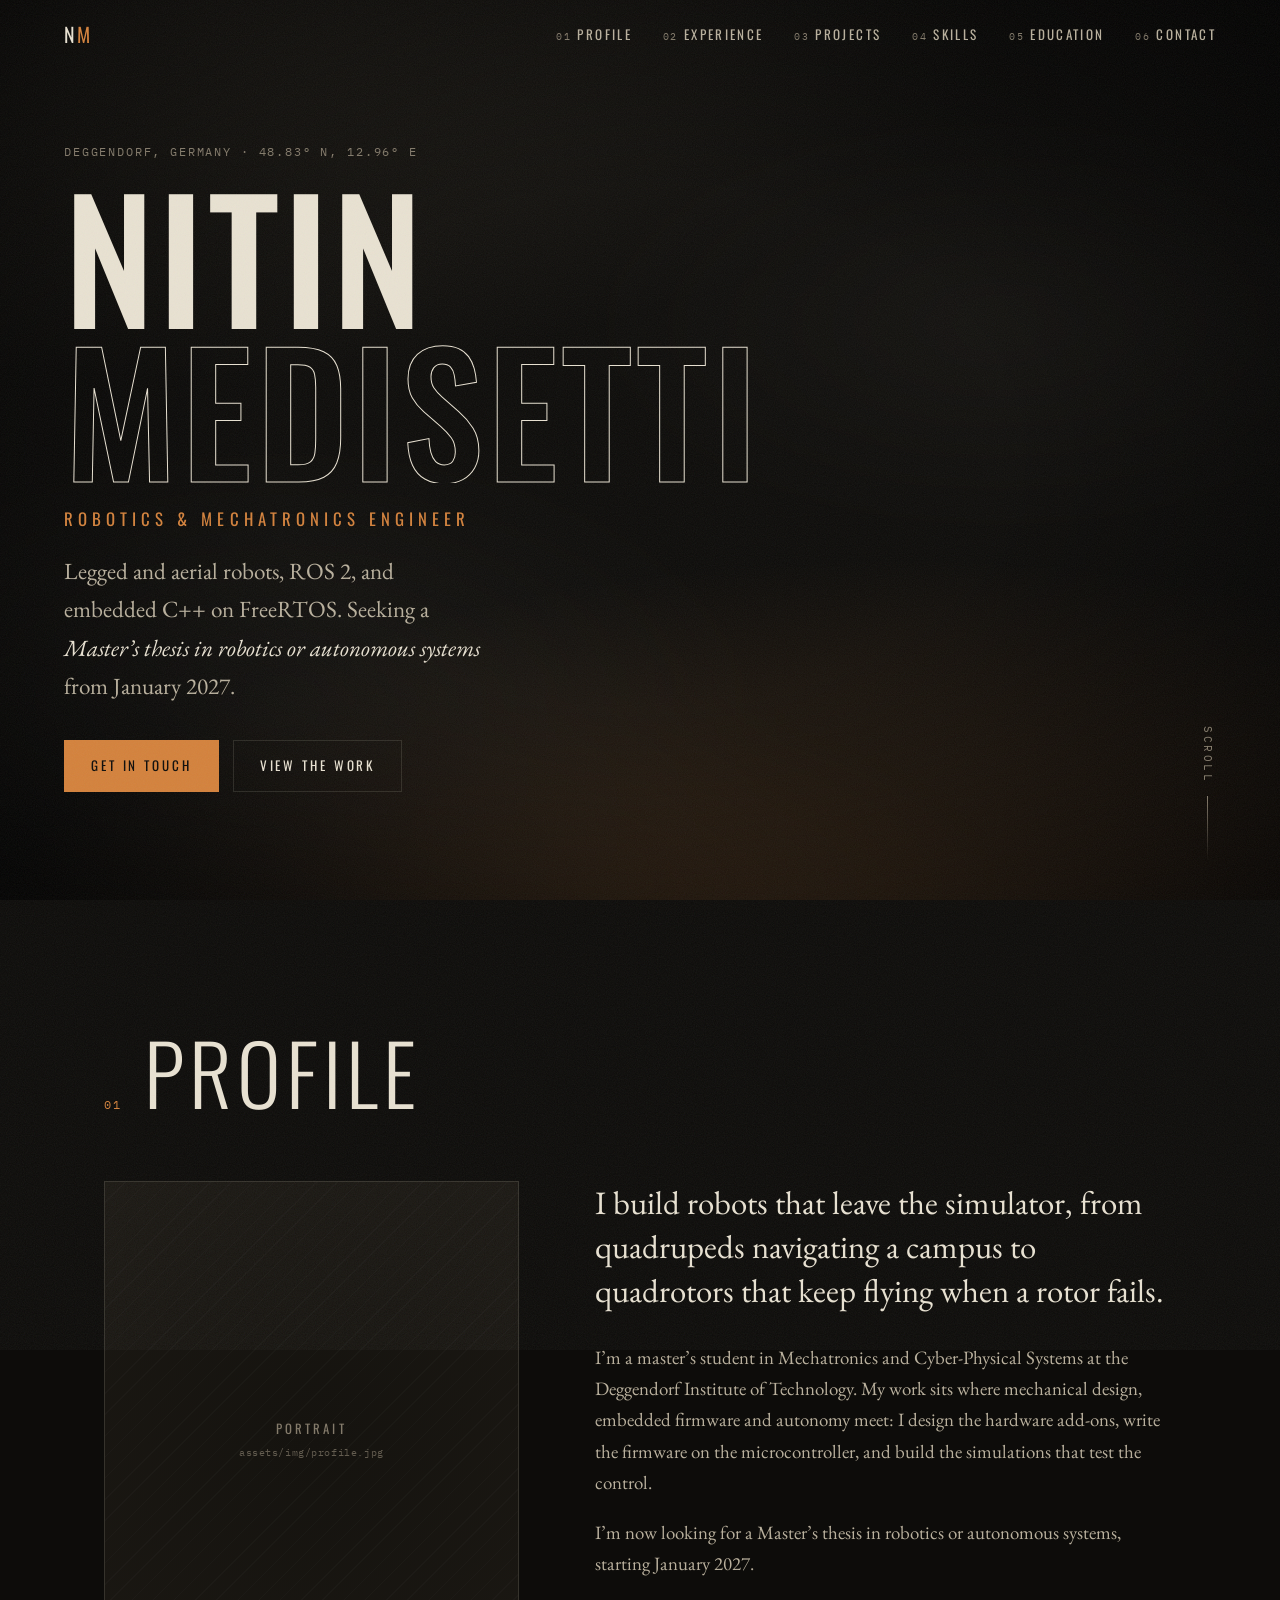
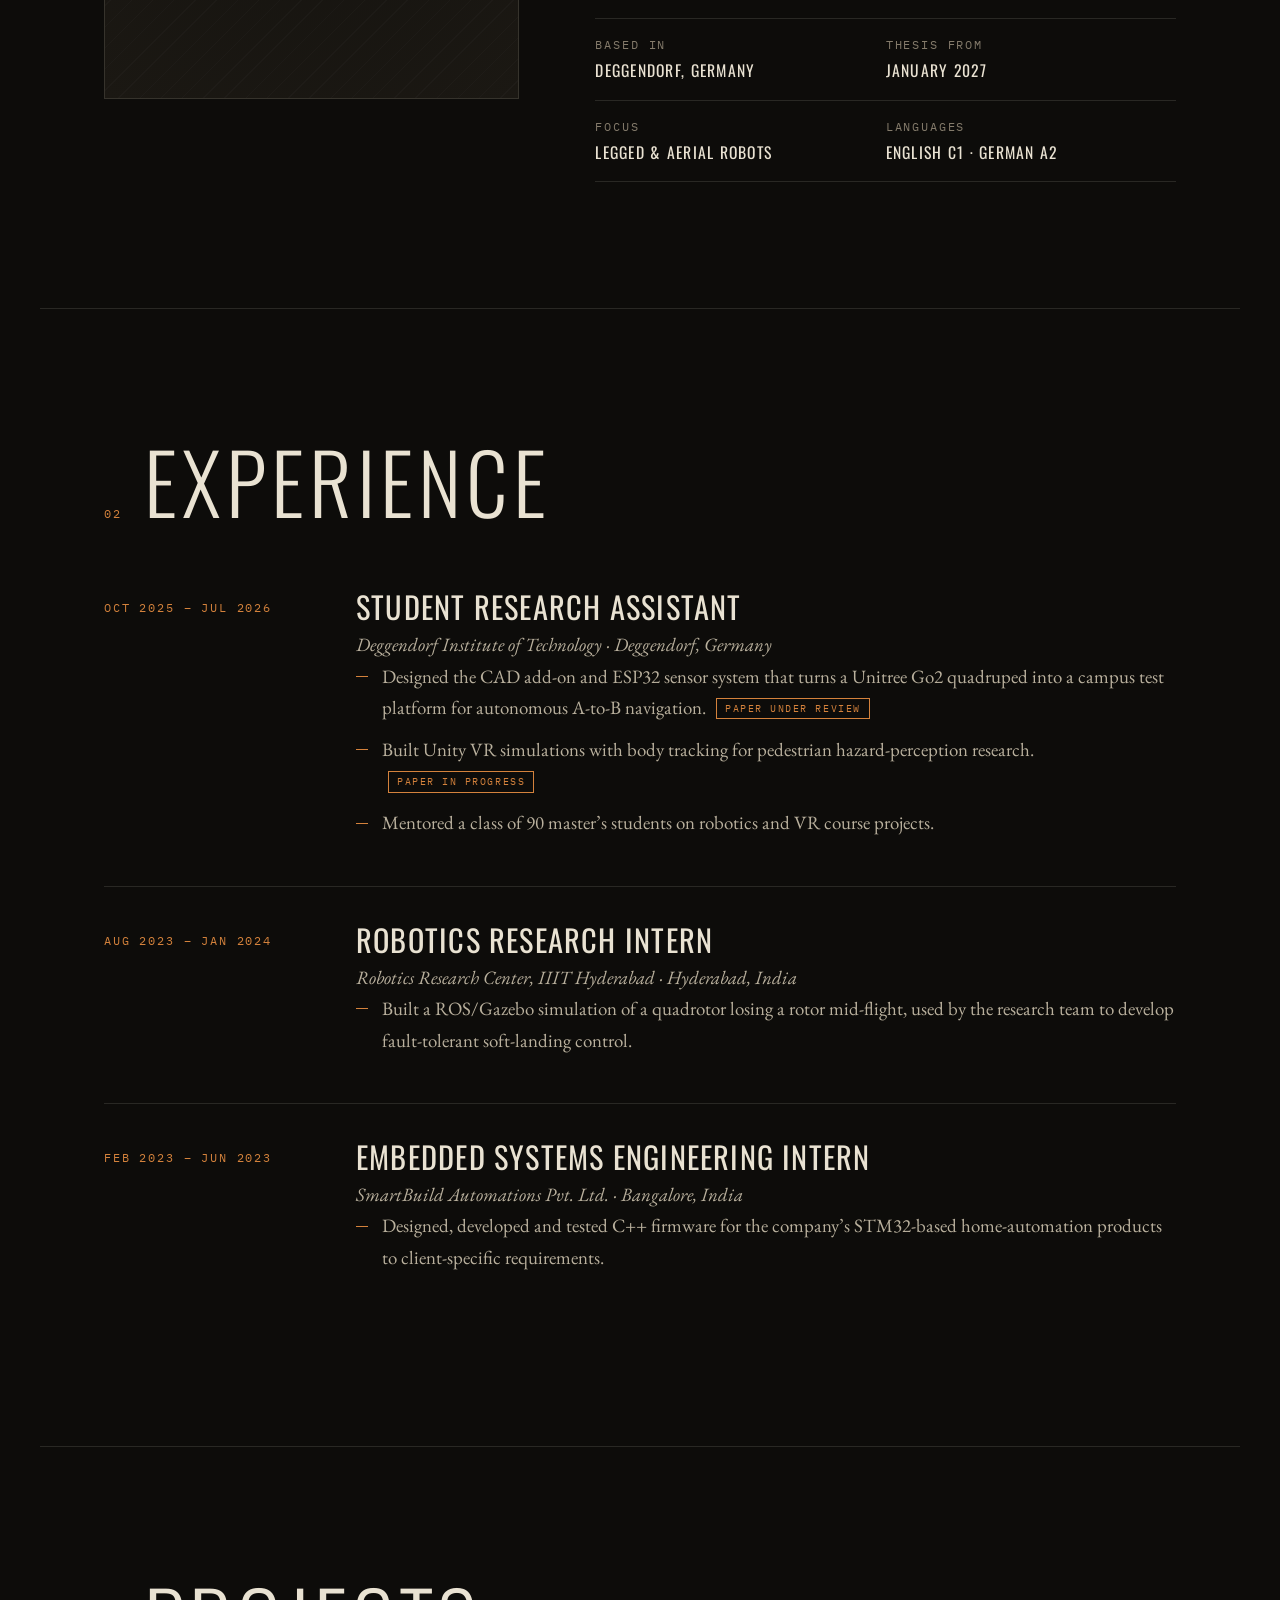
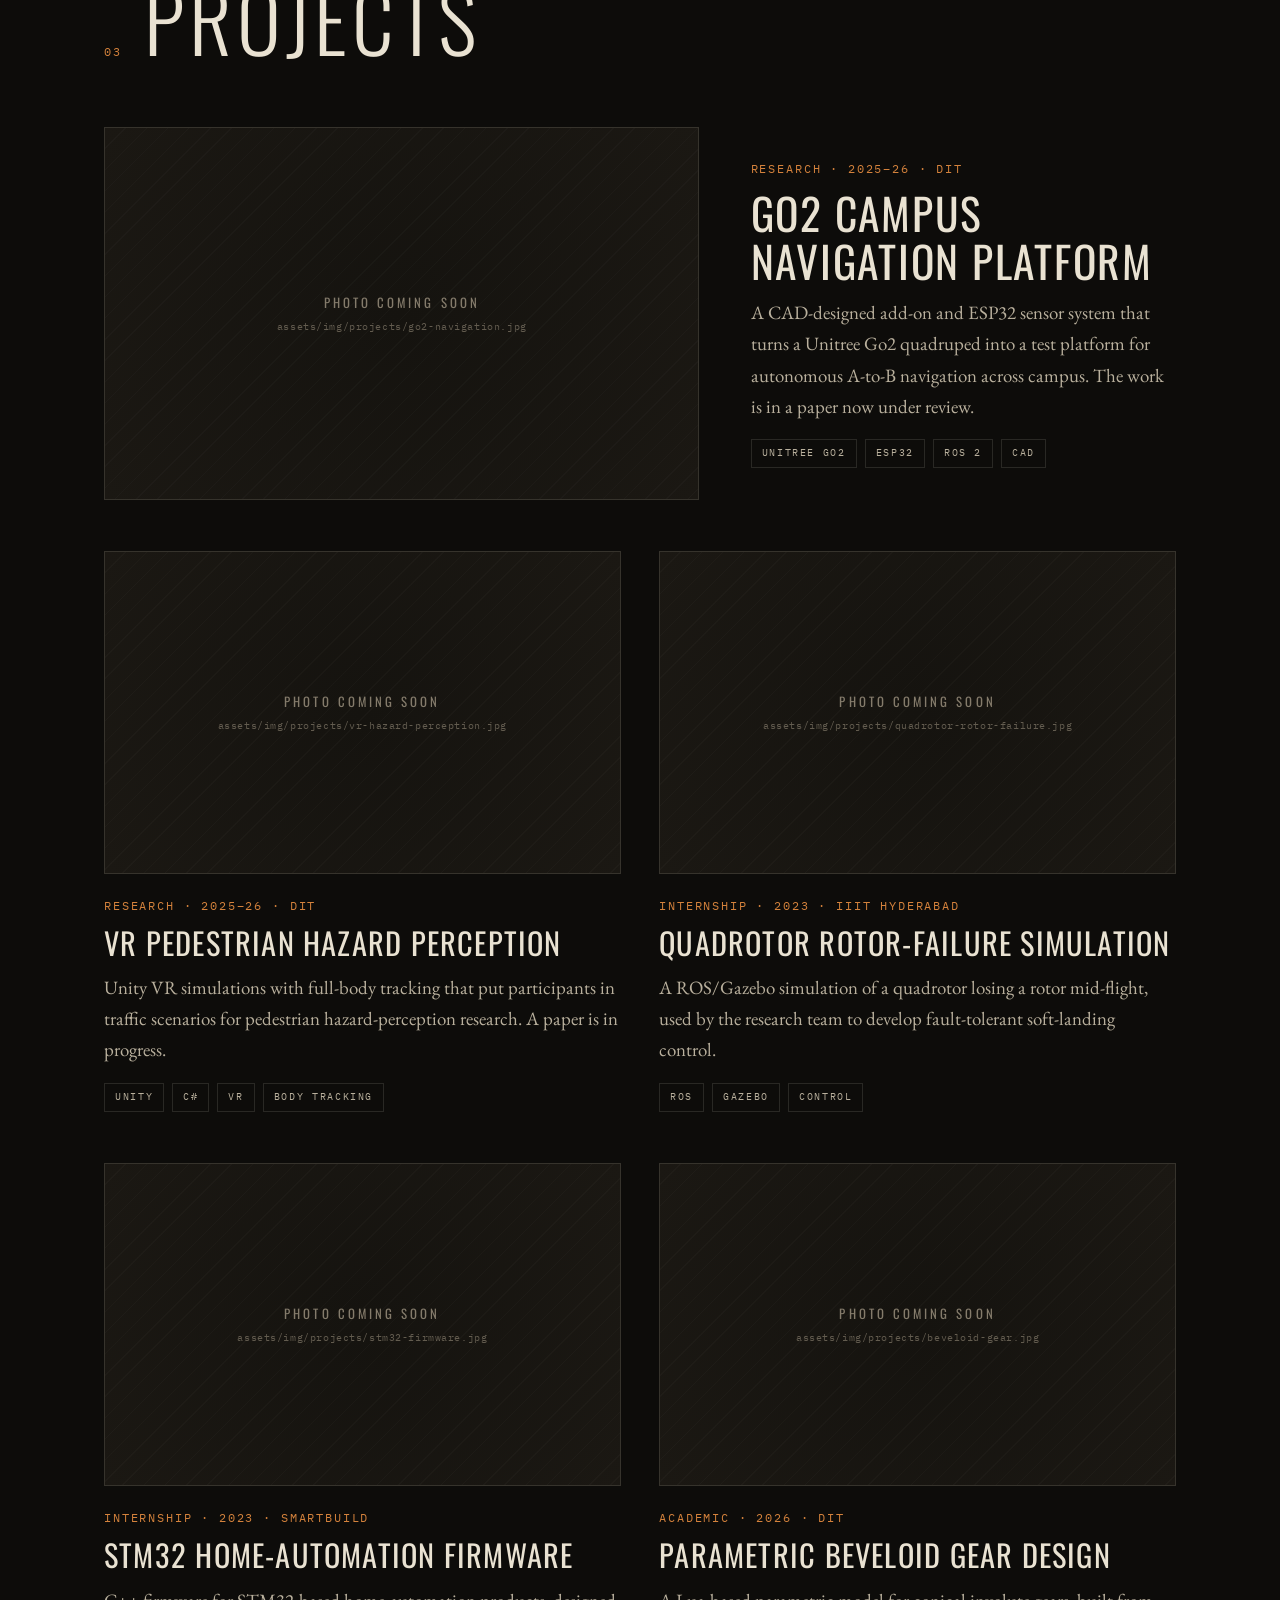
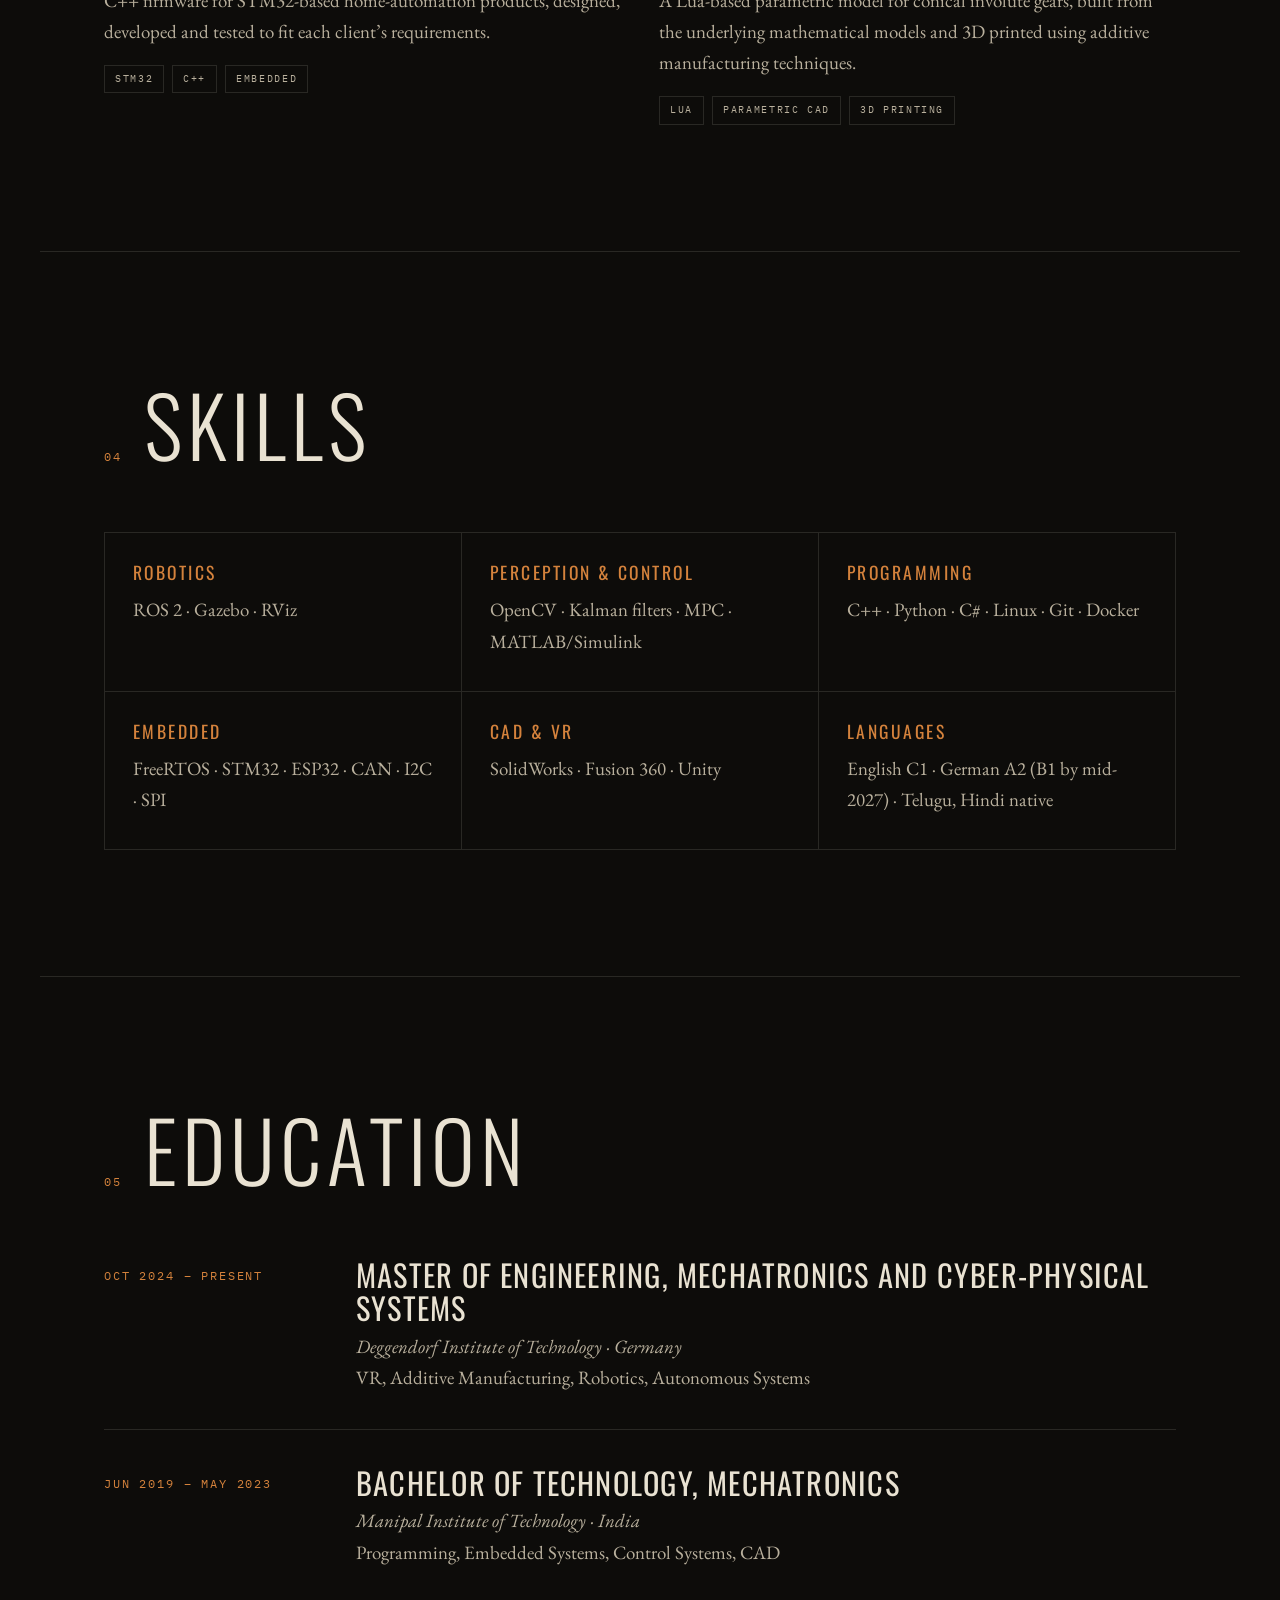
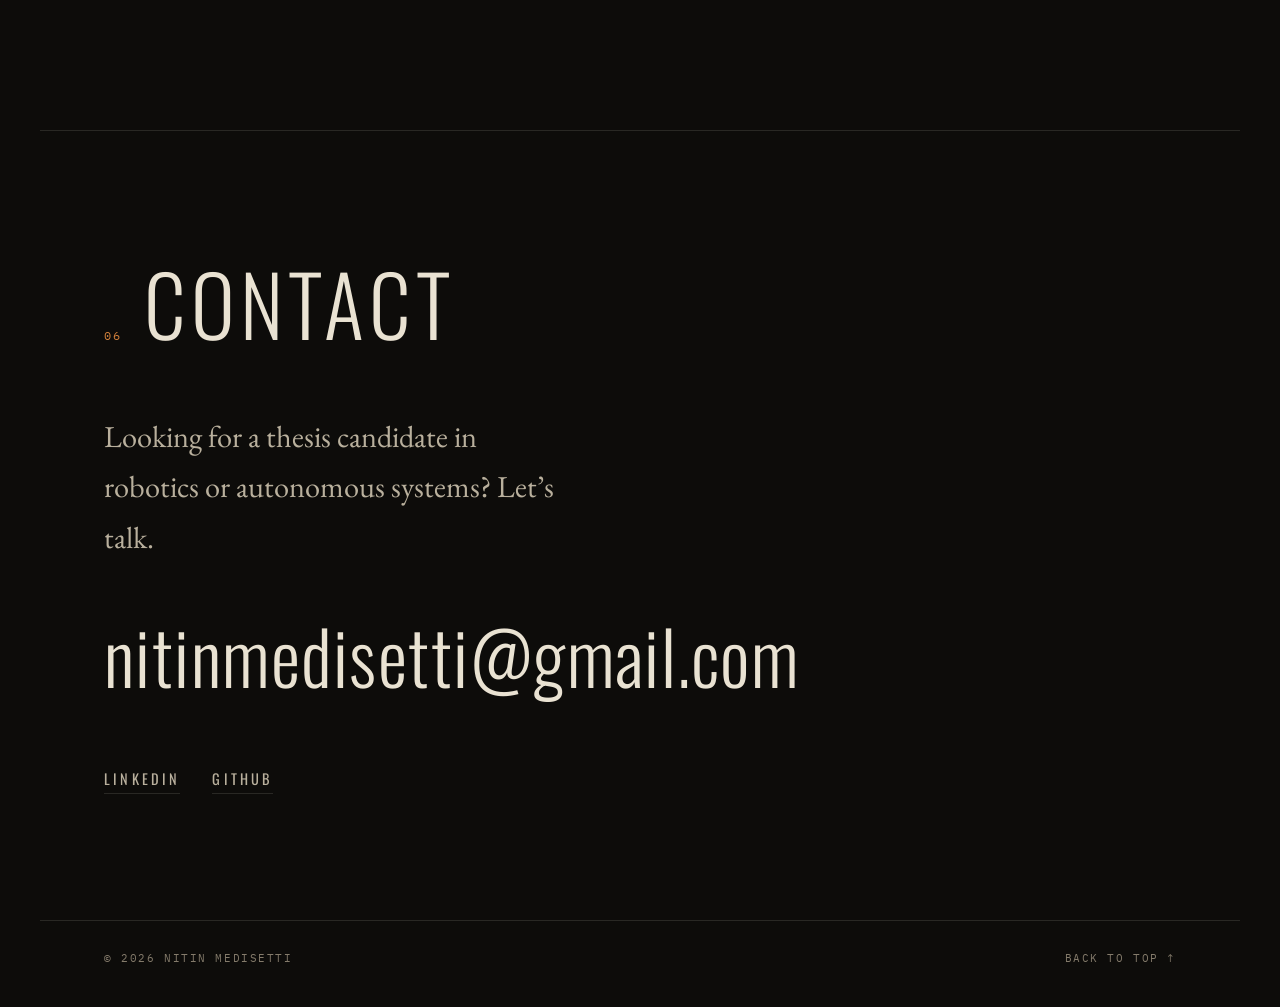
==== index.html @ 871bcb01 "Build portfolio site Single-page portfolio in plain HTML/CSS/JS for GitHub Pages: profile, experienc" ====
<!doctype html>
<html lang="en">
<head>
  <meta charset="utf-8">
  <meta name="viewport" content="width=device-width, initial-scale=1">
  <title>Nitin Medisetti | Robotics &amp; Mechatronics</title>
  <meta name="description" content="Nitin Medisetti, Mechatronics master's student at Deggendorf Institute of Technology, working on legged and aerial robots, ROS 2 and embedded C++. Seeking a Master's thesis in robotics or autonomous systems from January 2027.">
  <meta name="theme-color" content="#0d0c0a">
  <meta property="og:title" content="Nitin Medisetti | Robotics &amp; Mechatronics">
  <meta property="og:description" content="Mechatronics master's student seeking a Master's thesis in robotics or autonomous systems from January 2027.">
  <meta property="og:type" content="website">
  <meta property="og:url" content="https://nitinmedisetti.github.io/">
  <link rel="icon" href="assets/img/favicon.svg" type="image/svg+xml">
  <link rel="preconnect" href="https://fonts.googleapis.com">
  <link rel="preconnect" href="https://fonts.gstatic.com" crossorigin>
  <link href="https://fonts.googleapis.com/css2?family=Oswald:wght@300;400;500;600&family=EB+Garamond:ital,wght@0,400;0,500;1,400&family=IBM+Plex+Mono:wght@400;500&display=swap" rel="stylesheet">
  <link rel="stylesheet" href="assets/css/style.css">
</head>
<body>
  <a class="skip" href="#main">Skip to content</a>

  <header class="nav" id="nav">
    <a class="nav__mark" href="#top" aria-label="Back to top">N<span>M</span></a>
    <button class="nav__toggle" id="navToggle" aria-expanded="false" aria-controls="navLinks" aria-label="Open menu">
      <span></span><span></span>
    </button>
    <nav class="nav__links" id="navLinks" aria-label="Sections">
      <a href="#profile"><i>01</i>Profile</a>
      <a href="#experience"><i>02</i>Experience</a>
      <a href="#projects"><i>03</i>Projects</a>
      <a href="#skills"><i>04</i>Skills</a>
      <a href="#education"><i>05</i>Education</a>
      <a href="#contact"><i>06</i>Contact</a>
    </nav>
  </header>

  <div class="grain" aria-hidden="true"></div>

  <section class="hero" id="top">
    <div class="hero__smoke" aria-hidden="true"></div>
    <div class="hero__inner">
      <p class="label reveal">Deggendorf, Germany &middot; 48.83&deg; N, 12.96&deg; E</p>
      <h1 class="hero__name">
        <span class="line"><span>Nitin</span></span>
        <span class="line"><span>Medisetti</span></span>
      </h1>
      <p class="hero__role reveal">Robotics &amp; Mechatronics Engineer</p>
      <p class="hero__lede reveal">Legged and aerial robots, ROS&nbsp;2, and embedded C++ on FreeRTOS.
        Seeking a <em>Master&rsquo;s thesis in robotics or autonomous systems</em> from January&nbsp;2027.</p>
      <div class="hero__cta reveal">
        <a class="btn btn--solid" href="#contact">Get in touch</a>
        <a class="btn" href="#projects">View the work</a>
      </div>
    </div>
    <a class="hero__scroll" href="#profile" aria-label="Scroll to profile"><span>Scroll</span></a>
  </section>

  <main id="main">

    <!-- 01 PROFILE -->
    <section class="chapter" id="profile">
      <header class="chapter__head reveal">
        <span class="chapter__no">01</span>
        <h2>Profile</h2>
      </header>
      <div class="profile">
        <figure class="profile__photo reveal">
          <div class="media" data-src="assets/img/profile.jpg" data-alt="Portrait of Nitin Medisetti">
            <span class="media__placeholder">Portrait<br><small>assets/img/profile.jpg</small></span>
          </div>
        </figure>
        <div class="profile__text">
          <p class="big reveal">I build robots that leave the simulator, from quadrupeds navigating a campus to quadrotors that keep flying when a rotor fails.</p>
          <p class="reveal">I&rsquo;m a master&rsquo;s student in Mechatronics and Cyber-Physical Systems at the Deggendorf Institute of Technology. My work sits where mechanical design, embedded firmware and autonomy meet: I design the hardware add-ons, write the firmware on the microcontroller, and build the simulations that test the control.</p>
          <p class="reveal">I&rsquo;m now looking for a Master&rsquo;s thesis in robotics or autonomous systems, starting January 2027.</p>
          <dl class="facts reveal">
            <div><dt>Based in</dt><dd>Deggendorf, Germany</dd></div>
            <div><dt>Thesis from</dt><dd>January 2027</dd></div>
            <div><dt>Focus</dt><dd>Legged &amp; aerial robots</dd></div>
            <div><dt>Languages</dt><dd>English C1 &middot; German A2</dd></div>
          </dl>
        </div>
      </div>
    </section>

    <!-- 02 EXPERIENCE -->
    <section class="chapter" id="experience">
      <header class="chapter__head reveal">
        <span class="chapter__no">02</span>
        <h2>Experience</h2>
      </header>
      <ol class="timeline">
        <li class="entry reveal">
          <div class="entry__when">Oct 2025 &ndash; Jul 2026</div>
          <div class="entry__body">
            <h3>Student Research Assistant</h3>
            <p class="entry__where">Deggendorf Institute of Technology &middot; Deggendorf, Germany</p>
            <ul>
              <li>Designed the CAD add-on and ESP32 sensor system that turns a Unitree Go2 quadruped into a campus test platform for autonomous A-to-B navigation. <span class="tag">Paper under review</span></li>
              <li>Built Unity VR simulations with body tracking for pedestrian hazard-perception research. <span class="tag">Paper in progress</span></li>
              <li>Mentored a class of 90 master&rsquo;s students on robotics and VR course projects.</li>
            </ul>
          </div>
        </li>
        <li class="entry reveal">
          <div class="entry__when">Aug 2023 &ndash; Jan 2024</div>
          <div class="entry__body">
            <h3>Robotics Research Intern</h3>
            <p class="entry__where">Robotics Research Center, IIIT Hyderabad &middot; Hyderabad, India</p>
            <ul>
              <li>Built a ROS/Gazebo simulation of a quadrotor losing a rotor mid-flight, used by the research team to develop fault-tolerant soft-landing control.</li>
            </ul>
          </div>
        </li>
        <li class="entry reveal">
          <div class="entry__when">Feb 2023 &ndash; Jun 2023</div>
          <div class="entry__body">
            <h3>Embedded Systems Engineering Intern</h3>
            <p class="entry__where">SmartBuild Automations Pvt. Ltd. &middot; Bangalore, India</p>
            <ul>
              <li>Designed, developed and tested C++ firmware for the company&rsquo;s STM32-based home-automation products to client-specific requirements.</li>
            </ul>
          </div>
        </li>
      </ol>
    </section>

    <!-- 03 PROJECTS -->
    <section class="chapter" id="projects">
      <header class="chapter__head reveal">
        <span class="chapter__no">03</span>
        <h2>Projects</h2>
      </header>

      <div class="projects">
        <article class="project project--wide reveal">
          <div class="media" data-src="assets/img/projects/go2-navigation.jpg" data-alt="Unitree Go2 quadruped with custom sensor add-on">
            <span class="media__placeholder">Photo coming soon<br><small>assets/img/projects/go2-navigation.jpg</small></span>
          </div>
          <div class="project__body">
            <p class="label">Research &middot; 2025&ndash;26 &middot; DIT</p>
            <h3>Go2 Campus Navigation Platform</h3>
            <p>A CAD-designed add-on and ESP32 sensor system that turns a Unitree Go2 quadruped into a test platform for autonomous A-to-B navigation across campus. The work is in a paper now under review.</p>
            <ul class="chips"><li>Unitree Go2</li><li>ESP32</li><li>ROS 2</li><li>CAD</li></ul>
          </div>
        </article>

        <article class="project reveal">
          <div class="media" data-src="assets/img/projects/vr-hazard-perception.jpg" data-alt="Unity VR pedestrian hazard-perception simulation">
            <span class="media__placeholder">Photo coming soon<br><small>assets/img/projects/vr-hazard-perception.jpg</small></span>
          </div>
          <div class="project__body">
            <p class="label">Research &middot; 2025&ndash;26 &middot; DIT</p>
            <h3>VR Pedestrian Hazard Perception</h3>
            <p>Unity VR simulations with full-body tracking that put participants in traffic scenarios for pedestrian hazard-perception research. A paper is in progress.</p>
            <ul class="chips"><li>Unity</li><li>C#</li><li>VR</li><li>Body tracking</li></ul>
          </div>
        </article>

        <article class="project reveal">
          <div class="media" data-src="assets/img/projects/quadrotor-rotor-failure.jpg" data-alt="Gazebo simulation of a quadrotor after a rotor failure">
            <span class="media__placeholder">Photo coming soon<br><small>assets/img/projects/quadrotor-rotor-failure.jpg</small></span>
          </div>
          <div class="project__body">
            <p class="label">Internship &middot; 2023 &middot; IIIT Hyderabad</p>
            <h3>Quadrotor Rotor-Failure Simulation</h3>
            <p>A ROS/Gazebo simulation of a quadrotor losing a rotor mid-flight, used by the research team to develop fault-tolerant soft-landing control.</p>
            <ul class="chips"><li>ROS</li><li>Gazebo</li><li>Control</li></ul>
          </div>
        </article>

        <article class="project reveal">
          <div class="media" data-src="assets/img/projects/stm32-firmware.jpg" data-alt="STM32 home-automation hardware">
            <span class="media__placeholder">Photo coming soon<br><small>assets/img/projects/stm32-firmware.jpg</small></span>
          </div>
          <div class="project__body">
            <p class="label">Internship &middot; 2023 &middot; SmartBuild</p>
            <h3>STM32 Home-Automation Firmware</h3>
            <p>C++ firmware for STM32-based home-automation products, designed, developed and tested to fit each client&rsquo;s requirements.</p>
            <ul class="chips"><li>STM32</li><li>C++</li><li>Embedded</li></ul>
          </div>
        </article>

        <article class="project reveal">
          <div class="media" data-src="assets/img/projects/beveloid-gear.jpg" data-alt="3D-printed parametric beveloid gear">
            <span class="media__placeholder">Photo coming soon<br><small>assets/img/projects/beveloid-gear.jpg</small></span>
          </div>
          <div class="project__body">
            <p class="label">Academic &middot; 2026 &middot; DIT</p>
            <h3>Parametric Beveloid Gear Design</h3>
            <p>A Lua-based parametric model for conical involute gears, built from the underlying mathematical models and 3D printed using additive manufacturing techniques.</p>
            <ul class="chips"><li>Lua</li><li>Parametric CAD</li><li>3D printing</li></ul>
          </div>
        </article>
      </div>
    </section>

    <!-- 04 SKILLS -->
    <section class="chapter" id="skills">
      <header class="chapter__head reveal">
        <span class="chapter__no">04</span>
        <h2>Skills</h2>
      </header>
      <div class="skills">
        <div class="skill reveal"><h3>Robotics</h3><p>ROS 2 &middot; Gazebo &middot; RViz</p></div>
        <div class="skill reveal"><h3>Perception &amp; Control</h3><p>OpenCV &middot; Kalman filters &middot; MPC &middot; MATLAB/Simulink</p></div>
        <div class="skill reveal"><h3>Programming</h3><p>C++ &middot; Python &middot; C# &middot; Linux &middot; Git &middot; Docker</p></div>
        <div class="skill reveal"><h3>Embedded</h3><p>FreeRTOS &middot; STM32 &middot; ESP32 &middot; CAN &middot; I2C &middot; SPI</p></div>
        <div class="skill reveal"><h3>CAD &amp; VR</h3><p>SolidWorks &middot; Fusion 360 &middot; Unity</p></div>
        <div class="skill reveal"><h3>Languages</h3><p>English C1 &middot; German A2 (B1 by mid-2027) &middot; Telugu, Hindi native</p></div>
      </div>
    </section>

    <!-- 05 EDUCATION -->
    <section class="chapter" id="education">
      <header class="chapter__head reveal">
        <span class="chapter__no">05</span>
        <h2>Education</h2>
      </header>
      <ol class="timeline">
        <li class="entry reveal">
          <div class="entry__when">Oct 2024 &ndash; Present</div>
          <div class="entry__body">
            <h3>Master of Engineering, Mechatronics and Cyber-Physical Systems</h3>
            <p class="entry__where">Deggendorf Institute of Technology &middot; Germany</p>
            <p>VR, Additive Manufacturing, Robotics, Autonomous Systems</p>
          </div>
        </li>
        <li class="entry reveal">
          <div class="entry__when">Jun 2019 &ndash; May 2023</div>
          <div class="entry__body">
            <h3>Bachelor of Technology, Mechatronics</h3>
            <p class="entry__where">Manipal Institute of Technology &middot; India</p>
            <p>Programming, Embedded Systems, Control Systems, CAD</p>
          </div>
        </li>
      </ol>
    </section>

    <!-- 06 CONTACT -->
    <section class="chapter contact" id="contact">
      <header class="chapter__head reveal">
        <span class="chapter__no">06</span>
        <h2>Contact</h2>
      </header>
      <p class="contact__line reveal">Looking for a thesis candidate in robotics or autonomous systems? Let&rsquo;s talk.</p>
      <a class="contact__mail reveal" href="mailto:nitinmedisetti@gmail.com">nitinmedisetti@gmail.com</a>
      <ul class="contact__links reveal">
        <li><a href="https://www.linkedin.com/in/nitin-medisetti" target="_blank" rel="noopener">LinkedIn</a></li>
        <li><a href="https://github.com/NitinMedisetti" target="_blank" rel="noopener">GitHub</a></li>
      </ul>
    </section>
  </main>

  <footer class="footer">
    <span>&copy; <span id="year">2026</span> Nitin Medisetti</span>
    <a href="#top">Back to top &uarr;</a>
  </footer>

  <script src="assets/js/main.js" defer></script>
</body>
</html>
---- assets/css/style.css ----
/* ---------- Tokens ---------- */
:root {
  --bg: #0d0c0a;
  --bg-2: #15130f;
  --surface: #1b1813;
  --ink: #e9e2d2;
  --ink-2: #b9b09d;
  --muted: #847b6b;
  --line: rgba(233, 226, 210, 0.13);
  --accent: #d4823c;
  --accent-soft: rgba(212, 130, 60, 0.14);

  --display: "Oswald", "Arial Narrow", sans-serif;
  --serif: "EB Garamond", Georgia, serif;
  --mono: "IBM Plex Mono", ui-monospace, monospace;

  --gutter: clamp(16px, 5vw, 72px);
  --max: 1200px;
  --ease: cubic-bezier(0.22, 0.61, 0.36, 1);
}

/* ---------- Base ---------- */
*, *::before, *::after { box-sizing: border-box; }
html { scroll-behavior: smooth; scroll-padding-top: 72px; }
body {
  margin: 0;
  background: var(--bg);
  color: var(--ink);
  font: 400 1.18rem/1.65 var(--serif);
  -webkit-font-smoothing: antialiased;
  overflow-x: hidden;
}
img { max-width: 100%; display: block; }
a { color: inherit; }
::selection { background: var(--accent); color: var(--bg); }
h1, h2, h3 { font-family: var(--display); font-weight: 400; text-transform: uppercase; letter-spacing: 0.04em; line-height: 1.1; margin: 0; }
em { color: var(--ink); font-style: italic; }

.skip { position: absolute; left: -999px; top: 8px; background: var(--accent); color: var(--bg); padding: 8px 14px; z-index: 100; }
.skip:focus { left: 8px; }

.label, .chapter__no, .entry__when, .tag, .chips li, .facts dt, .nav__links i {
  font-family: var(--mono);
  font-size: 0.72rem;
  letter-spacing: 0.16em;
  text-transform: uppercase;
}
.label { color: var(--muted); margin: 0 0 1rem; }

:focus-visible { outline: 1px solid var(--accent); outline-offset: 4px; }

/* Film grain overlay */
.grain {
  position: fixed; inset: -50%;
  pointer-events: none; z-index: 60;
  opacity: 0.07;
  background-image: url("data:image/svg+xml;utf8,<svg xmlns='http://www.w3.org/2000/svg' width='220' height='220'><filter id='n'><feTurbulence type='fractalNoise' baseFrequency='0.9' numOctaves='3' stitchTiles='stitch'/></filter><rect width='100%' height='100%' filter='url(%23n)'/></svg>");
  animation: grain 1.2s steps(6) infinite;
}
@keyframes grain {
  0% { transform: translate(0, 0); } 20% { transform: translate(-3%, 2%); }
  40% { transform: translate(2%, -3%); } 60% { transform: translate(-2%, -1%); }
  80% { transform: translate(3%, 3%); } 100% { transform: translate(0, 0); }
}

/* ---------- Nav ---------- */
.nav {
  position: fixed; top: 0; left: 0; right: 0; z-index: 50;
  display: flex; align-items: center; justify-content: space-between;
  padding: 18px var(--gutter);
  transition: background 0.4s var(--ease), padding 0.4s var(--ease), border-color 0.4s;
  border-bottom: 1px solid transparent;
}
.nav.is-scrolled { background: rgba(13, 12, 10, 0.86); backdrop-filter: blur(8px); -webkit-backdrop-filter: blur(8px); padding-top: 12px; padding-bottom: 12px; border-color: var(--line); }
.nav__mark { font-family: var(--display); font-size: 1.25rem; letter-spacing: 0.12em; text-decoration: none; }
.nav__mark span { color: var(--accent); }
.nav__links { display: flex; gap: clamp(16px, 2.4vw, 36px); }
.nav__links a {
  font-family: var(--display); font-size: 0.82rem; letter-spacing: 0.18em; text-transform: uppercase;
  text-decoration: none; color: var(--ink-2); position: relative; padding: 4px 0;
  transition: color 0.3s;
}
.nav__links i { font-style: normal; color: var(--muted); margin-right: 6px; font-size: 0.62rem; }
.nav__links a::after { content: ""; position: absolute; left: 0; right: 100%; bottom: -2px; height: 1px; background: var(--accent); transition: right 0.4s var(--ease); }
.nav__links a:hover, .nav__links a.is-active { color: var(--ink); }
.nav__links a:hover::after, .nav__links a.is-active::after { right: 0; }
.nav__toggle { display: none; }

/* ---------- Hero ---------- */
.hero {
  position: relative; min-height: 100vh; min-height: 100svh;
  display: flex; align-items: flex-end;
  padding: 120px var(--gutter) clamp(72px, 12vh, 140px);
  overflow: hidden; isolation: isolate;
  background:
    radial-gradient(120% 80% at 70% 110%, rgba(212, 130, 60, 0.22), transparent 60%),
    radial-gradient(90% 60% at 15% 0%, rgba(120, 108, 86, 0.18), transparent 70%),
    var(--bg);
}
.hero::after { /* vignette */
  content: ""; position: absolute; inset: 0; z-index: -1;
  background: radial-gradient(ellipse at center, transparent 40%, rgba(0, 0, 0, 0.75) 100%);
}
.hero__smoke {
  position: absolute; inset: -20%; z-index: -2; opacity: 0.55;
  background:
    radial-gradient(40% 30% at 30% 70%, rgba(185, 176, 157, 0.10), transparent 70%),
    radial-gradient(35% 25% at 70% 40%, rgba(185, 176, 157, 0.08), transparent 70%),
    radial-gradient(30% 20% at 50% 85%, rgba(212, 130, 60, 0.10), transparent 70%);
  filter: blur(30px);
  animation: drift 28s ease-in-out infinite alternate;
}
@keyframes drift {
  from { transform: translate3d(-4%, 2%, 0) scale(1); }
  to { transform: translate3d(4%, -3%, 0) scale(1.12); }
}
.hero__inner { max-width: var(--max); width: 100%; margin: 0 auto; }
.hero__name {
  font-size: clamp(3.4rem, 13vw, 11rem);
  font-weight: 500; letter-spacing: 0.02em; line-height: 0.92;
  margin: 0.4rem 0 1.4rem;
}
.hero__name .line { display: block; overflow: hidden; }
.hero__name .line span { display: inline-block; transform: translateY(105%); transition: transform 1.4s var(--ease); }
.hero__name .line:nth-child(2) span { transition-delay: 0.15s; color: transparent; -webkit-text-stroke: 1px var(--ink); }
.is-loaded .hero__name .line span { transform: none; }
.hero__role { font-family: var(--display); text-transform: uppercase; letter-spacing: 0.3em; font-size: clamp(0.85rem, 1.6vw, 1.05rem); color: var(--accent); margin: 0 0 1.2rem; }
.hero__lede { max-width: 38ch; font-size: clamp(1.15rem, 2vw, 1.45rem); color: var(--ink-2); margin: 0 0 2.2rem; }
.hero__cta { display: flex; flex-wrap: wrap; gap: 14px; }
.hero__scroll {
  position: absolute; right: var(--gutter); bottom: 40px;
  font-family: var(--mono); font-size: 0.68rem; letter-spacing: 0.24em; text-transform: uppercase;
  text-decoration: none; color: var(--muted);
  writing-mode: vertical-rl; display: flex; align-items: center; gap: 12px;
}
.hero__scroll::after { content: ""; width: 1px; height: 64px; background: linear-gradient(var(--muted), transparent); animation: pulse 2.4s var(--ease) infinite; transform-origin: top; }
@keyframes pulse { 0% { transform: scaleY(0); } 50% { transform: scaleY(1); } 100% { transform: scaleY(1); opacity: 0; } }

.btn {
  display: inline-block; padding: 14px 26px;
  font-family: var(--display); font-size: 0.82rem; letter-spacing: 0.22em; text-transform: uppercase;
  text-decoration: none; border: 1px solid var(--line); color: var(--ink);
  transition: border-color 0.3s, background 0.3s, color 0.3s;
}
.btn:hover { border-color: var(--ink); }
.btn--solid { background: var(--accent); border-color: var(--accent); color: var(--bg); }
.btn--solid:hover { background: var(--ink); border-color: var(--ink); }

/* ---------- Chapters ---------- */
.chapter { max-width: var(--max); margin: 0 auto; padding: clamp(80px, 14vh, 160px) var(--gutter); border-top: 1px solid var(--line); }
#profile { border-top: 0; }
.chapter__head { display: flex; align-items: baseline; gap: 22px; margin-bottom: clamp(40px, 7vh, 80px); }
.chapter__no { color: var(--accent); }
.chapter__head h2 { font-size: clamp(2.4rem, 7vw, 5.2rem); font-weight: 300; letter-spacing: 0.06em; }

/* Profile */
.profile { display: grid; grid-template-columns: minmax(0, 5fr) minmax(0, 7fr); gap: clamp(32px, 6vw, 88px); align-items: start; }
.profile__photo { margin: 0; }
.profile__photo .media { aspect-ratio: 4 / 5; }
.profile__photo img { filter: grayscale(0.35) contrast(1.05) sepia(0.12); }
.profile__text p { margin: 0 0 1.2rem; color: var(--ink-2); }
.profile__text .big { font-size: clamp(1.45rem, 2.6vw, 2.05rem); line-height: 1.35; color: var(--ink); margin-bottom: 1.8rem; }
.facts { display: grid; grid-template-columns: repeat(2, minmax(0, 1fr)); gap: 0; margin: 2.4rem 0 0; border-top: 1px solid var(--line); }
.facts div { padding: 16px 0; border-bottom: 1px solid var(--line); }
.facts div:nth-child(odd) { padding-right: 16px; }
.facts dt { color: var(--muted); margin-bottom: 4px; }
.facts dd { margin: 0; font-family: var(--display); text-transform: uppercase; letter-spacing: 0.08em; font-size: 0.98rem; }

/* Media + placeholders */
.media {
  position: relative; overflow: hidden; background: var(--surface);
  aspect-ratio: 16 / 10;
  border: 1px solid var(--line);
}
.media img { width: 100%; height: 100%; object-fit: cover; transition: transform 1.2s var(--ease), opacity 0.8s; }
.media__placeholder {
  position: absolute; inset: 0; display: grid; place-content: center; text-align: center; gap: 6px;
  font-family: var(--display); text-transform: uppercase; letter-spacing: 0.24em; font-size: 0.8rem; color: var(--muted);
  background:
    repeating-linear-gradient(135deg, transparent 0 14px, rgba(233, 226, 210, 0.025) 14px 15px),
    radial-gradient(circle at 50% 50%, var(--bg-2), var(--surface));
}
.media__placeholder small { font-family: var(--mono); font-size: 0.6rem; letter-spacing: 0.06em; text-transform: none; opacity: 0.7; }
.media.has-image .media__placeholder { display: none; }

/* Timeline */
.timeline { list-style: none; margin: 0; padding: 0; }
.entry { display: grid; grid-template-columns: 220px minmax(0, 1fr); gap: 32px; padding: 36px 0; border-top: 1px solid var(--line); }
.entry:first-child { border-top: 0; padding-top: 0; }
.entry__when { color: var(--accent); padding-top: 8px; }
.entry h3 { font-size: clamp(1.35rem, 2.6vw, 1.9rem); margin-bottom: 6px; }
.entry__where { font-style: italic; color: var(--muted); margin: 0 0 1rem; }
.entry p { margin: 0; color: var(--ink-2); }
.entry ul { margin: 0; padding: 0; list-style: none; }
.entry ul li { position: relative; padding-left: 26px; margin-bottom: 0.7rem; color: var(--ink-2); }
.entry ul li::before { content: ""; position: absolute; left: 0; top: 0.8em; width: 12px; height: 1px; background: var(--accent); }
.tag { display: inline-block; margin-left: 6px; padding: 2px 8px; border: 1px solid var(--accent); color: var(--accent); font-size: 0.6rem; vertical-align: 2px; white-space: nowrap; }

/* Projects */
.projects { display: grid; grid-template-columns: repeat(2, minmax(0, 1fr)); gap: clamp(28px, 4vw, 56px) clamp(24px, 3vw, 40px); }
.project { display: flex; flex-direction: column; }
.project--wide { grid-column: 1 / -1; display: grid; grid-template-columns: minmax(0, 7fr) minmax(0, 5fr); gap: clamp(24px, 4vw, 56px); align-items: center; }
.project--wide .media { aspect-ratio: 16 / 10; }
.project .media { margin-bottom: 22px; }
.project--wide .media { margin-bottom: 0; }
.project:hover .media img { transform: scale(1.04); }
.project .media img { filter: grayscale(0.25) sepia(0.1); }
.project h3 { font-size: clamp(1.4rem, 2.4vw, 1.9rem); margin-bottom: 0.8rem; }
.project--wide h3 { font-size: clamp(1.8rem, 3.4vw, 2.8rem); }
.project p { margin: 0 0 1.1rem; color: var(--ink-2); }
.project .label { margin-bottom: 0.7rem; color: var(--accent); }
.chips { list-style: none; padding: 0; margin: 0; display: flex; flex-wrap: wrap; gap: 8px; }
.chips li { padding: 5px 10px; border: 1px solid var(--line); color: var(--ink-2); font-size: 0.64rem; }

/* Skills */
.skills { display: grid; grid-template-columns: repeat(3, minmax(0, 1fr)); border-top: 1px solid var(--line); border-left: 1px solid var(--line); }
.skill { padding: 30px 28px 34px; border-right: 1px solid var(--line); border-bottom: 1px solid var(--line); transition: background 0.4s; }
.skill:hover { background: var(--accent-soft); }
.skill h3 { font-size: 1.1rem; letter-spacing: 0.14em; margin-bottom: 12px; color: var(--accent); }
.skill p { margin: 0; color: var(--ink-2); }

/* Contact */
.contact__line { font-size: clamp(1.3rem, 2.6vw, 1.9rem); color: var(--ink-2); max-width: 30ch; margin: 0 0 2rem; }
.contact__mail {
  display: inline-block; font-family: var(--display); font-weight: 300;
  font-size: clamp(1.5rem, 6vw, 4.6rem); letter-spacing: 0.02em; text-decoration: none;
  overflow-wrap: anywhere;
  background: linear-gradient(var(--accent), var(--accent)) no-repeat 0 100% / 0 2px;
  transition: background-size 0.6s var(--ease), color 0.3s;
  padding-bottom: 6px;
}
.contact__mail:hover { background-size: 100% 2px; color: var(--accent); }
.contact__links { list-style: none; display: flex; gap: 32px; padding: 0; margin: 2.6rem 0 0; }
.contact__links a { font-family: var(--display); text-transform: uppercase; letter-spacing: 0.22em; font-size: 0.9rem; text-decoration: none; color: var(--ink-2); border-bottom: 1px solid var(--line); padding-bottom: 4px; transition: color 0.3s, border-color 0.3s; }
.contact__links a:hover { color: var(--ink); border-color: var(--accent); }

/* Footer */
.footer {
  max-width: var(--max); margin: 0 auto; padding: 28px var(--gutter) 40px;
  display: flex; justify-content: space-between; gap: 16px; flex-wrap: wrap;
  border-top: 1px solid var(--line);
  font-family: var(--mono); font-size: 0.7rem; letter-spacing: 0.14em; text-transform: uppercase; color: var(--muted);
}
.footer a { text-decoration: none; }
.footer a:hover { color: var(--ink); }

/* ---------- Reveal on scroll ---------- */
.js .reveal { opacity: 0; transform: translateY(28px); transition: opacity 1.1s var(--ease), transform 1.1s var(--ease); }
.js .reveal.is-visible { opacity: 1; transform: none; }
.hero .reveal { transition-delay: 0.5s; }

/* ---------- Responsive ---------- */
@media (max-width: 900px) {
  .nav__toggle {
    display: flex; flex-direction: column; justify-content: center; gap: 7px;
    width: 40px; height: 40px; padding: 0 8px; background: none; border: 0; cursor: pointer; z-index: 2;
  }
  .nav__toggle span { display: block; height: 1px; background: var(--ink); transition: transform 0.4s var(--ease); }
  .nav__toggle[aria-expanded="true"] span:first-child { transform: translateY(4px) rotate(45deg); }
  .nav__toggle[aria-expanded="true"] span:last-child { transform: translateY(-4px) rotate(-45deg); }
  .nav__links {
    position: fixed; inset: 0; flex-direction: column; justify-content: center; gap: 22px;
    padding: 0 var(--gutter); background: var(--bg);
    opacity: 0; visibility: hidden; transition: opacity 0.4s var(--ease), visibility 0.4s;
  }
  .nav__links.is-open { opacity: 1; visibility: visible; }
  /* backdrop-filter would trap the fixed menu inside the bar */
  .nav.is-scrolled { backdrop-filter: none; -webkit-backdrop-filter: none; background: rgba(13, 12, 10, 0.96); }
  .nav__links a { font-size: 1.8rem; letter-spacing: 0.12em; }
  .nav__links i { font-size: 0.75rem; vertical-align: middle; }

  .profile { grid-template-columns: 1fr; }
  .profile__photo { max-width: 380px; }
  .project--wide { grid-template-columns: 1fr; }
  .project--wide .media { margin-bottom: 22px; }
  .skills { grid-template-columns: repeat(2, minmax(0, 1fr)); }
  .entry { grid-template-columns: 1fr; gap: 10px; }
  .entry__when { padding-top: 0; }
}
@media (max-width: 600px) {
  body { font-size: 1.08rem; }
  .projects { grid-template-columns: 1fr; }
  .skills { grid-template-columns: 1fr; }
  .facts { grid-template-columns: 1fr; }
  .facts div:nth-child(odd) { padding-right: 0; }
  .hero__scroll { display: none; }
  .chapter__head { gap: 14px; }
}

@media (prefers-reduced-motion: reduce) {
  html { scroll-behavior: auto; }
  *, *::before, *::after { animation: none !important; transition: none !important; }
  .js .reveal { opacity: 1; transform: none; }
  .hero__name .line span { transform: none; }
}
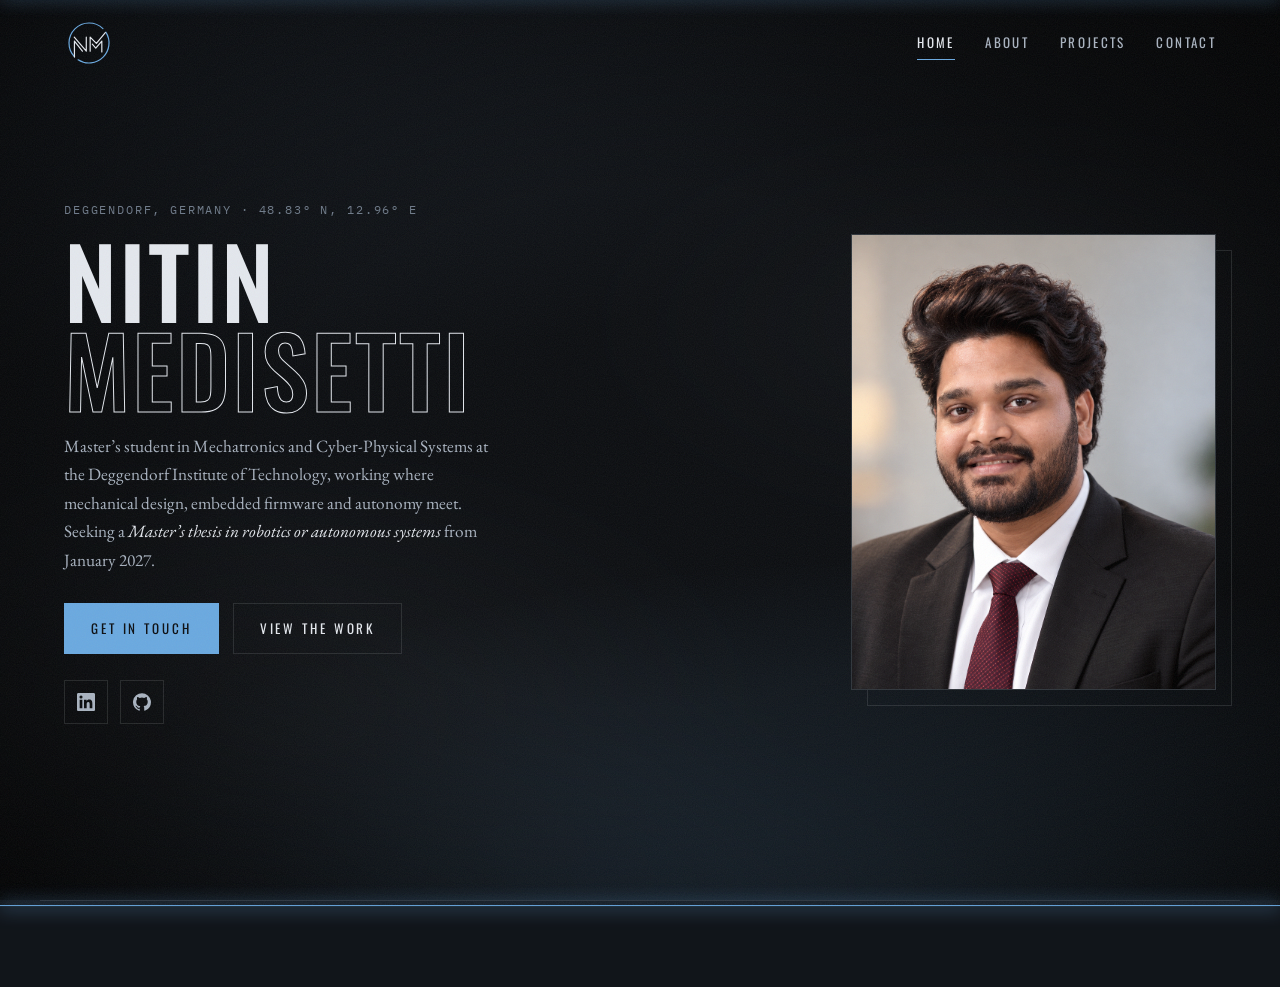
==== commit 6cdcee85: "website mk1 Need to upload images and modify text" ====
--- a/index.html
+++ b/index.html
@@ -5,7 +5,7 @@
   <meta name="viewport" content="width=device-width, initial-scale=1">
   <title>Nitin Medisetti | Robotics &amp; Mechatronics</title>
   <meta name="description" content="Nitin Medisetti, Mechatronics master's student at Deggendorf Institute of Technology, working on legged and aerial robots, ROS 2 and embedded C++. Seeking a Master's thesis in robotics or autonomous systems from January 2027.">
-  <meta name="theme-color" content="#0d0c0a">
+  <meta name="theme-color" content="#0b0d10">
   <meta property="og:title" content="Nitin Medisetti | Robotics &amp; Mechatronics">
   <meta property="og:description" content="Mechatronics master's student seeking a Master's thesis in robotics or autonomous systems from January 2027.">
   <meta property="og:type" content="website">
@@ -16,240 +16,59 @@
   <link href="https://fonts.googleapis.com/css2?family=Oswald:wght@300;400;500;600&family=EB+Garamond:ital,wght@0,400;0,500;1,400&family=IBM+Plex+Mono:wght@400;500&display=swap" rel="stylesheet">
   <link rel="stylesheet" href="assets/css/style.css">
 </head>
-<body>
+<body class="page-home">
   <a class="skip" href="#main">Skip to content</a>
 
   <header class="nav" id="nav">
-    <a class="nav__mark" href="#top" aria-label="Back to top">N<span>M</span></a>
+    <div class="nav__brand">
+      <a class="nav__mark" href="index.html" aria-label="Nitin Medisetti, home"><img src="assets/img/logo.svg" alt="" width="50" height="50"></a>
+    </div>
     <button class="nav__toggle" id="navToggle" aria-expanded="false" aria-controls="navLinks" aria-label="Open menu">
       <span></span><span></span>
     </button>
-    <nav class="nav__links" id="navLinks" aria-label="Sections">
-      <a href="#profile"><i>01</i>Profile</a>
-      <a href="#experience"><i>02</i>Experience</a>
-      <a href="#projects"><i>03</i>Projects</a>
-      <a href="#skills"><i>04</i>Skills</a>
-      <a href="#education"><i>05</i>Education</a>
-      <a href="#contact"><i>06</i>Contact</a>
+    <nav class="nav__links" id="navLinks" aria-label="Pages">
+      <a href="index.html" class="is-active" aria-current="page">Home</a>
+      <a href="about.html">About</a>
+      <a href="projects.html">Projects</a>
+      <a href="contact.html">Contact</a>
     </nav>
   </header>
 
   <div class="grain" aria-hidden="true"></div>
+  <div class="shutter" aria-hidden="true"><span class="shutter__half shutter__half--top"></span><span class="shutter__half shutter__half--bottom"></span></div>
 
+  <main id="main">
   <section class="hero" id="top">
     <div class="hero__smoke" aria-hidden="true"></div>
     <div class="hero__inner">
-      <p class="label reveal">Deggendorf, Germany &middot; 48.83&deg; N, 12.96&deg; E</p>
-      <h1 class="hero__name">
-        <span class="line"><span>Nitin</span></span>
-        <span class="line"><span>Medisetti</span></span>
-      </h1>
-      <p class="hero__role reveal">Robotics &amp; Mechatronics Engineer</p>
-      <p class="hero__lede reveal">Legged and aerial robots, ROS&nbsp;2, and embedded C++ on FreeRTOS.
-        Seeking a <em>Master&rsquo;s thesis in robotics or autonomous systems</em> from January&nbsp;2027.</p>
-      <div class="hero__cta reveal">
-        <a class="btn btn--solid" href="#contact">Get in touch</a>
-        <a class="btn" href="#projects">View the work</a>
+      <div class="hero__text">
+        <p class="label reveal">Deggendorf, Germany &middot; 48.83&deg; N, 12.96&deg; E</p>
+        <h1 class="hero__name">
+          <span class="line"><span>Nitin</span></span>
+          <span class="line"><span>Medisetti</span></span>
+        </h1>
+        <!-- <p class="hero__role reveal">Robotics &amp; Mechatronics Engineer</p> -->
+        <!-- <p class="hero__lede reveal">I build robots that leave the simulator, from quadrupeds navigating a campus to quadrotors that keep flying when a rotor fails.</p> -->
+        <p class="hero__about reveal">Master&rsquo;s student in Mechatronics and Cyber-Physical Systems at the Deggendorf Institute of Technology, working where mechanical design, embedded firmware and autonomy meet. Seeking a <em>Master&rsquo;s thesis in robotics or autonomous systems</em> from January&nbsp;2027.</p>
+        <div class="hero__cta reveal">
+          <a class="btn btn--solid" href="contact.html">Get in touch</a>
+          <a class="btn" href="projects.html">View the work</a>
+        </div>
+        <ul class="social reveal" aria-label="Profiles">
+          <li><a href="https://www.linkedin.com/in/nitin-medisetti" target="_blank" rel="noopener" aria-label="LinkedIn"><svg viewBox="0 0 24 24" aria-hidden="true" fill="currentColor"><path d="M20.45 20.45h-3.56v-5.57c0-1.33-.02-3.04-1.85-3.04-1.85 0-2.14 1.45-2.14 2.94v5.67H9.35V9h3.41v1.56h.05c.48-.9 1.64-1.85 3.37-1.85 3.6 0 4.27 2.37 4.27 5.46v6.28zM5.34 7.43a2.06 2.06 0 1 1 0-4.13 2.06 2.06 0 0 1 0 4.13zM7.12 20.45H3.56V9h3.56v11.45zM22.23 0H1.77C.79 0 0 .77 0 1.73v20.54C0 23.23.79 24 1.77 24h20.45c.98 0 1.78-.77 1.78-1.73V1.73C24 .77 23.2 0 22.22 0z"/></svg></a></li>
+          <li><a href="https://github.com/NitinMedisetti" target="_blank" rel="noopener" aria-label="GitHub"><svg viewBox="0 0 24 24" aria-hidden="true" fill="currentColor"><path d="M12 .3a12 12 0 0 0-3.8 23.38c.6.12.82-.26.82-.58v-2.04c-3.34.73-4.04-1.61-4.04-1.61-.55-1.39-1.34-1.76-1.34-1.76-1.09-.74.08-.73.08-.73 1.2.09 1.84 1.24 1.84 1.24 1.07 1.83 2.8 1.3 3.49 1 .11-.78.42-1.3.76-1.6-2.67-.3-5.47-1.33-5.47-5.93 0-1.31.47-2.38 1.24-3.22-.14-.3-.54-1.52.1-3.18 0 0 1.01-.32 3.3 1.23a11.5 11.5 0 0 1 6 0c2.28-1.55 3.29-1.23 3.29-1.23.64 1.66.24 2.88.12 3.18.77.84 1.23 1.91 1.23 3.22 0 4.61-2.8 5.63-5.48 5.92.42.36.81 1.1.81 2.22v3.29c0 .32.21.7.82.58A12 12 0 0 0 12 .3"/></svg></a></li>
+        </ul>
       </div>
-    </div>
-    <a class="hero__scroll" href="#profile" aria-label="Scroll to profile"><span>Scroll</span></a>
-  </section>
-
-  <main id="main">
-
-    <!-- 01 PROFILE -->
-    <section class="chapter" id="profile">
-      <header class="chapter__head reveal">
-        <span class="chapter__no">01</span>
-        <h2>Profile</h2>
-      </header>
-      <div class="profile">
-        <figure class="profile__photo reveal">
+      <figure class="hero__photo reveal">
+        <div class="frame">
           <div class="media" data-src="assets/img/profile.jpg" data-alt="Portrait of Nitin Medisetti">
             <span class="media__placeholder">Portrait<br><small>assets/img/profile.jpg</small></span>
           </div>
-        </figure>
-        <div class="profile__text">
-          <p class="big reveal">I build robots that leave the simulator, from quadrupeds navigating a campus to quadrotors that keep flying when a rotor fails.</p>
-          <p class="reveal">I&rsquo;m a master&rsquo;s student in Mechatronics and Cyber-Physical Systems at the Deggendorf Institute of Technology. My work sits where mechanical design, embedded firmware and autonomy meet: I design the hardware add-ons, write the firmware on the microcontroller, and build the simulations that test the control.</p>
-          <p class="reveal">I&rsquo;m now looking for a Master&rsquo;s thesis in robotics or autonomous systems, starting January 2027.</p>
-          <dl class="facts reveal">
-            <div><dt>Based in</dt><dd>Deggendorf, Germany</dd></div>
-            <div><dt>Thesis from</dt><dd>January 2027</dd></div>
-            <div><dt>Focus</dt><dd>Legged &amp; aerial robots</dd></div>
-            <div><dt>Languages</dt><dd>English C1 &middot; German A2</dd></div>
-          </dl>
         </div>
-      </div>
-    </section>
-
-    <!-- 02 EXPERIENCE -->
-    <section class="chapter" id="experience">
-      <header class="chapter__head reveal">
-        <span class="chapter__no">02</span>
-        <h2>Experience</h2>
-      </header>
-      <ol class="timeline">
-        <li class="entry reveal">
-          <div class="entry__when">Oct 2025 &ndash; Jul 2026</div>
-          <div class="entry__body">
-            <h3>Student Research Assistant</h3>
-            <p class="entry__where">Deggendorf Institute of Technology &middot; Deggendorf, Germany</p>
-            <ul>
-              <li>Designed the CAD add-on and ESP32 sensor system that turns a Unitree Go2 quadruped into a campus test platform for autonomous A-to-B navigation. <span class="tag">Paper under review</span></li>
-              <li>Built Unity VR simulations with body tracking for pedestrian hazard-perception research. <span class="tag">Paper in progress</span></li>
-              <li>Mentored a class of 90 master&rsquo;s students on robotics and VR course projects.</li>
-            </ul>
-          </div>
-        </li>
-        <li class="entry reveal">
-          <div class="entry__when">Aug 2023 &ndash; Jan 2024</div>
-          <div class="entry__body">
-            <h3>Robotics Research Intern</h3>
-            <p class="entry__where">Robotics Research Center, IIIT Hyderabad &middot; Hyderabad, India</p>
-            <ul>
-              <li>Built a ROS/Gazebo simulation of a quadrotor losing a rotor mid-flight, used by the research team to develop fault-tolerant soft-landing control.</li>
-            </ul>
-          </div>
-        </li>
-        <li class="entry reveal">
-          <div class="entry__when">Feb 2023 &ndash; Jun 2023</div>
-          <div class="entry__body">
-            <h3>Embedded Systems Engineering Intern</h3>
-            <p class="entry__where">SmartBuild Automations Pvt. Ltd. &middot; Bangalore, India</p>
-            <ul>
-              <li>Designed, developed and tested C++ firmware for the company&rsquo;s STM32-based home-automation products to client-specific requirements.</li>
-            </ul>
-          </div>
-        </li>
-      </ol>
-    </section>
-
-    <!-- 03 PROJECTS -->
-    <section class="chapter" id="projects">
-      <header class="chapter__head reveal">
-        <span class="chapter__no">03</span>
-        <h2>Projects</h2>
-      </header>
-
-      <div class="projects">
-        <article class="project project--wide reveal">
-          <div class="media" data-src="assets/img/projects/go2-navigation.jpg" data-alt="Unitree Go2 quadruped with custom sensor add-on">
-            <span class="media__placeholder">Photo coming soon<br><small>assets/img/projects/go2-navigation.jpg</small></span>
-          </div>
-          <div class="project__body">
-            <p class="label">Research &middot; 2025&ndash;26 &middot; DIT</p>
-            <h3>Go2 Campus Navigation Platform</h3>
-            <p>A CAD-designed add-on and ESP32 sensor system that turns a Unitree Go2 quadruped into a test platform for autonomous A-to-B navigation across campus. The work is in a paper now under review.</p>
-            <ul class="chips"><li>Unitree Go2</li><li>ESP32</li><li>ROS 2</li><li>CAD</li></ul>
-          </div>
-        </article>
-
-        <article class="project reveal">
-          <div class="media" data-src="assets/img/projects/vr-hazard-perception.jpg" data-alt="Unity VR pedestrian hazard-perception simulation">
-            <span class="media__placeholder">Photo coming soon<br><small>assets/img/projects/vr-hazard-perception.jpg</small></span>
-          </div>
-          <div class="project__body">
-            <p class="label">Research &middot; 2025&ndash;26 &middot; DIT</p>
-            <h3>VR Pedestrian Hazard Perception</h3>
-            <p>Unity VR simulations with full-body tracking that put participants in traffic scenarios for pedestrian hazard-perception research. A paper is in progress.</p>
-            <ul class="chips"><li>Unity</li><li>C#</li><li>VR</li><li>Body tracking</li></ul>
-          </div>
-        </article>
-
-        <article class="project reveal">
-          <div class="media" data-src="assets/img/projects/quadrotor-rotor-failure.jpg" data-alt="Gazebo simulation of a quadrotor after a rotor failure">
-            <span class="media__placeholder">Photo coming soon<br><small>assets/img/projects/quadrotor-rotor-failure.jpg</small></span>
-          </div>
-          <div class="project__body">
-            <p class="label">Internship &middot; 2023 &middot; IIIT Hyderabad</p>
-            <h3>Quadrotor Rotor-Failure Simulation</h3>
-            <p>A ROS/Gazebo simulation of a quadrotor losing a rotor mid-flight, used by the research team to develop fault-tolerant soft-landing control.</p>
-            <ul class="chips"><li>ROS</li><li>Gazebo</li><li>Control</li></ul>
-          </div>
-        </article>
-
-        <article class="project reveal">
-          <div class="media" data-src="assets/img/projects/stm32-firmware.jpg" data-alt="STM32 home-automation hardware">
-            <span class="media__placeholder">Photo coming soon<br><small>assets/img/projects/stm32-firmware.jpg</small></span>
-          </div>
-          <div class="project__body">
-            <p class="label">Internship &middot; 2023 &middot; SmartBuild</p>
-            <h3>STM32 Home-Automation Firmware</h3>
-            <p>C++ firmware for STM32-based home-automation products, designed, developed and tested to fit each client&rsquo;s requirements.</p>
-            <ul class="chips"><li>STM32</li><li>C++</li><li>Embedded</li></ul>
-          </div>
-        </article>
-
-        <article class="project reveal">
-          <div class="media" data-src="assets/img/projects/beveloid-gear.jpg" data-alt="3D-printed parametric beveloid gear">
-            <span class="media__placeholder">Photo coming soon<br><small>assets/img/projects/beveloid-gear.jpg</small></span>
-          </div>
-          <div class="project__body">
-            <p class="label">Academic &middot; 2026 &middot; DIT</p>
-            <h3>Parametric Beveloid Gear Design</h3>
-            <p>A Lua-based parametric model for conical involute gears, built from the underlying mathematical models and 3D printed using additive manufacturing techniques.</p>
-            <ul class="chips"><li>Lua</li><li>Parametric CAD</li><li>3D printing</li></ul>
-          </div>
-        </article>
-      </div>
-    </section>
-
-    <!-- 04 SKILLS -->
-    <section class="chapter" id="skills">
-      <header class="chapter__head reveal">
-        <span class="chapter__no">04</span>
-        <h2>Skills</h2>
-      </header>
-      <div class="skills">
-        <div class="skill reveal"><h3>Robotics</h3><p>ROS 2 &middot; Gazebo &middot; RViz</p></div>
-        <div class="skill reveal"><h3>Perception &amp; Control</h3><p>OpenCV &middot; Kalman filters &middot; MPC &middot; MATLAB/Simulink</p></div>
-        <div class="skill reveal"><h3>Programming</h3><p>C++ &middot; Python &middot; C# &middot; Linux &middot; Git &middot; Docker</p></div>
-        <div class="skill reveal"><h3>Embedded</h3><p>FreeRTOS &middot; STM32 &middot; ESP32 &middot; CAN &middot; I2C &middot; SPI</p></div>
-        <div class="skill reveal"><h3>CAD &amp; VR</h3><p>SolidWorks &middot; Fusion 360 &middot; Unity</p></div>
-        <div class="skill reveal"><h3>Languages</h3><p>English C1 &middot; German A2 (B1 by mid-2027) &middot; Telugu, Hindi native</p></div>
-      </div>
-    </section>
-
-    <!-- 05 EDUCATION -->
-    <section class="chapter" id="education">
-      <header class="chapter__head reveal">
-        <span class="chapter__no">05</span>
-        <h2>Education</h2>
-      </header>
-      <ol class="timeline">
-        <li class="entry reveal">
-          <div class="entry__when">Oct 2024 &ndash; Present</div>
-          <div class="entry__body">
-            <h3>Master of Engineering, Mechatronics and Cyber-Physical Systems</h3>
-            <p class="entry__where">Deggendorf Institute of Technology &middot; Germany</p>
-            <p>VR, Additive Manufacturing, Robotics, Autonomous Systems</p>
-          </div>
-        </li>
-        <li class="entry reveal">
-          <div class="entry__when">Jun 2019 &ndash; May 2023</div>
-          <div class="entry__body">
-            <h3>Bachelor of Technology, Mechatronics</h3>
-            <p class="entry__where">Manipal Institute of Technology &middot; India</p>
-            <p>Programming, Embedded Systems, Control Systems, CAD</p>
-          </div>
-        </li>
-      </ol>
-    </section>
-
-    <!-- 06 CONTACT -->
-    <section class="chapter contact" id="contact">
-      <header class="chapter__head reveal">
-        <span class="chapter__no">06</span>
-        <h2>Contact</h2>
-      </header>
-      <p class="contact__line reveal">Looking for a thesis candidate in robotics or autonomous systems? Let&rsquo;s talk.</p>
-      <a class="contact__mail reveal" href="mailto:nitinmedisetti@gmail.com">nitinmedisetti@gmail.com</a>
-      <ul class="contact__links reveal">
-        <li><a href="https://www.linkedin.com/in/nitin-medisetti" target="_blank" rel="noopener">LinkedIn</a></li>
-        <li><a href="https://github.com/NitinMedisetti" target="_blank" rel="noopener">GitHub</a></li>
-      </ul>
-    </section>
+        <!-- <figcaption class="hero__caption"><span>Fig. 01</span><span>Robotics &middot; Embedded &middot; Autonomy</span></figcaption> -->
+      </figure>
+    </div>
+  </section>
   </main>
 
   <footer class="footer">
--- a/assets/css/style.css
+++ b/assets/css/style.css
@@ -1,14 +1,14 @@
 /* ---------- Tokens ---------- */
 :root {
-  --bg: #0d0c0a;
-  --bg-2: #15130f;
-  --surface: #1b1813;
-  --ink: #e9e2d2;
-  --ink-2: #b9b09d;
-  --muted: #847b6b;
-  --line: rgba(233, 226, 210, 0.13);
-  --accent: #d4823c;
-  --accent-soft: rgba(212, 130, 60, 0.14);
+  --bg: #0b0d10;
+  --bg-2: #11151a;
+  --surface: #161b22;
+  --ink: #e4e8ee;
+  --ink-2: #a9b3c0;
+  --muted: #6f7b8a;
+  --line: rgba(228, 232, 238, 0.12);
+  --accent: #6aa9e0;
+  --accent-soft: rgba(106, 169, 224, 0.12);
 
   --display: "Oswald", "Arial Narrow", sans-serif;
   --serif: "EB Garamond", Georgia, serif;
@@ -39,7 +39,7 @@
 .skip { position: absolute; left: -999px; top: 8px; background: var(--accent); color: var(--bg); padding: 8px 14px; z-index: 100; }
 .skip:focus { left: 8px; }
 
-.label, .chapter__no, .entry__when, .tag, .chips li, .facts dt, .nav__links i {
+.label, .chapter__no, .entry__when, .tag, .chips li, .nav__links i {
   font-family: var(--mono);
   font-size: 0.72rem;
   letter-spacing: 0.16em;
@@ -71,9 +71,18 @@
   transition: background 0.4s var(--ease), padding 0.4s var(--ease), border-color 0.4s;
   border-bottom: 1px solid transparent;
 }
-.nav.is-scrolled { background: rgba(13, 12, 10, 0.86); backdrop-filter: blur(8px); -webkit-backdrop-filter: blur(8px); padding-top: 12px; padding-bottom: 12px; border-color: var(--line); }
-.nav__mark { font-family: var(--display); font-size: 1.25rem; letter-spacing: 0.12em; text-decoration: none; }
-.nav__mark span { color: var(--accent); }
+.nav.is-scrolled { background: rgba(11, 13, 16, 0.86); backdrop-filter: blur(8px); -webkit-backdrop-filter: blur(8px); padding-top: 12px; padding-bottom: 12px; border-color: var(--line); }
+.nav__brand { display: flex; align-items: center; gap: 18px; min-width: 0; }
+.nav__mark { display: block; line-height: 0; transition: transform 0.6s var(--ease); }
+.nav__mark img { width: 50px; height: 50px; }
+.nav__mark:hover { transform: rotate(-8deg); }
+.nav__title {
+  font-family: var(--display); font-weight: 300; text-transform: uppercase;
+  font-size: clamp(1.1rem, 2.2vw, 1.6rem); letter-spacing: 0.2em; line-height: 1;
+  padding-left: 18px; border-left: 1px solid var(--line); white-space: nowrap;
+  animation: title-in 0.9s var(--ease) 0.55s both;
+}
+@keyframes title-in { from { opacity: 0; transform: translateX(-14px); letter-spacing: 0.5em; } to { opacity: 1; transform: none; } }
 .nav__links { display: flex; gap: clamp(16px, 2.4vw, 36px); }
 .nav__links a {
   font-family: var(--display); font-size: 0.82rem; letter-spacing: 0.18em; text-transform: uppercase;
@@ -89,12 +98,12 @@
 /* ---------- Hero ---------- */
 .hero {
   position: relative; min-height: 100vh; min-height: 100svh;
-  display: flex; align-items: flex-end;
-  padding: 120px var(--gutter) clamp(72px, 12vh, 140px);
+  display: flex; align-items: center;
+  padding: 96px var(--gutter) clamp(48px, 8vh, 96px);
   overflow: hidden; isolation: isolate;
   background:
-    radial-gradient(120% 80% at 70% 110%, rgba(212, 130, 60, 0.22), transparent 60%),
-    radial-gradient(90% 60% at 15% 0%, rgba(120, 108, 86, 0.18), transparent 70%),
+    radial-gradient(120% 80% at 70% 110%, rgba(106, 169, 224, 0.22), transparent 60%),
+    radial-gradient(90% 60% at 15% 0%, rgba(70, 92, 120, 0.18), transparent 70%),
     var(--bg);
 }
 .hero::after { /* vignette */
@@ -104,9 +113,9 @@
 .hero__smoke {
   position: absolute; inset: -20%; z-index: -2; opacity: 0.55;
   background:
-    radial-gradient(40% 30% at 30% 70%, rgba(185, 176, 157, 0.10), transparent 70%),
-    radial-gradient(35% 25% at 70% 40%, rgba(185, 176, 157, 0.08), transparent 70%),
-    radial-gradient(30% 20% at 50% 85%, rgba(212, 130, 60, 0.10), transparent 70%);
+    radial-gradient(40% 30% at 30% 70%, rgba(170, 186, 206, 0.10), transparent 70%),
+    radial-gradient(35% 25% at 70% 40%, rgba(170, 186, 206, 0.08), transparent 70%),
+    radial-gradient(30% 20% at 50% 85%, rgba(106, 169, 224, 0.10), transparent 70%);
   filter: blur(30px);
   animation: drift 28s ease-in-out infinite alternate;
 }
@@ -114,18 +123,25 @@
   from { transform: translate3d(-4%, 2%, 0) scale(1); }
   to { transform: translate3d(4%, -3%, 0) scale(1.12); }
 }
-.hero__inner { max-width: var(--max); width: 100%; margin: 0 auto; }
+.hero__inner {
+  max-width: var(--max); width: 100%; margin: 0 auto;
+  display: grid; grid-template-columns: minmax(0, 7fr) minmax(0, 3.6fr); gap: clamp(32px, 6vw, 96px); align-items: center;
+}
+.hero__photo { margin: 0; }
+.hero__photo .media { aspect-ratio: 4 / 5; }
+.hero__photo img { filter: grayscale(0.15) contrast(1.04); }
+.hero__about { max-width: 54ch; color: var(--ink-2); font-size: 1.08rem; margin: 0 0 1.8rem; }
 .hero__name {
-  font-size: clamp(3.4rem, 13vw, 11rem);
+  font-size: clamp(3.2rem, 7.6vw, 7.4rem);
   font-weight: 500; letter-spacing: 0.02em; line-height: 0.92;
-  margin: 0.4rem 0 1.4rem;
+  margin: 0.3rem 0 1.1rem;
 }
 .hero__name .line { display: block; overflow: hidden; }
 .hero__name .line span { display: inline-block; transform: translateY(105%); transition: transform 1.4s var(--ease); }
 .hero__name .line:nth-child(2) span { transition-delay: 0.15s; color: transparent; -webkit-text-stroke: 1px var(--ink); }
 .is-loaded .hero__name .line span { transform: none; }
 .hero__role { font-family: var(--display); text-transform: uppercase; letter-spacing: 0.3em; font-size: clamp(0.85rem, 1.6vw, 1.05rem); color: var(--accent); margin: 0 0 1.2rem; }
-.hero__lede { max-width: 38ch; font-size: clamp(1.15rem, 2vw, 1.45rem); color: var(--ink-2); margin: 0 0 2.2rem; }
+.hero__lede { max-width: 36ch; font-size: clamp(1.2rem, 1.9vw, 1.55rem); line-height: 1.38; color: var(--ink); margin: 0 0 1.1rem; }
 .hero__cta { display: flex; flex-wrap: wrap; gap: 14px; }
 .hero__scroll {
   position: absolute; right: var(--gutter); bottom: 40px;
@@ -148,28 +164,15 @@
 
 /* ---------- Chapters ---------- */
 .chapter { max-width: var(--max); margin: 0 auto; padding: clamp(80px, 14vh, 160px) var(--gutter); border-top: 1px solid var(--line); }
-#profile { border-top: 0; }
+#experience { border-top: 0; }
 .chapter__head { display: flex; align-items: baseline; gap: 22px; margin-bottom: clamp(40px, 7vh, 80px); }
 .chapter__no { color: var(--accent); }
 .chapter__head h2 { font-size: clamp(2.4rem, 7vw, 5.2rem); font-weight: 300; letter-spacing: 0.06em; }
 
-/* Profile */
-.profile { display: grid; grid-template-columns: minmax(0, 5fr) minmax(0, 7fr); gap: clamp(32px, 6vw, 88px); align-items: start; }
-.profile__photo { margin: 0; }
-.profile__photo .media { aspect-ratio: 4 / 5; }
-.profile__photo img { filter: grayscale(0.35) contrast(1.05) sepia(0.12); }
-.profile__text p { margin: 0 0 1.2rem; color: var(--ink-2); }
-.profile__text .big { font-size: clamp(1.45rem, 2.6vw, 2.05rem); line-height: 1.35; color: var(--ink); margin-bottom: 1.8rem; }
-.facts { display: grid; grid-template-columns: repeat(2, minmax(0, 1fr)); gap: 0; margin: 2.4rem 0 0; border-top: 1px solid var(--line); }
-.facts div { padding: 16px 0; border-bottom: 1px solid var(--line); }
-.facts div:nth-child(odd) { padding-right: 16px; }
-.facts dt { color: var(--muted); margin-bottom: 4px; }
-.facts dd { margin: 0; font-family: var(--display); text-transform: uppercase; letter-spacing: 0.08em; font-size: 0.98rem; }
-
 /* Media + placeholders */
 .media {
   position: relative; overflow: hidden; background: var(--surface);
-  aspect-ratio: 16 / 10;
+  aspect-ratio: 4 / 3;
   border: 1px solid var(--line);
 }
 .media img { width: 100%; height: 100%; object-fit: cover; transition: transform 1.2s var(--ease), opacity 0.8s; }
@@ -177,7 +180,7 @@
   position: absolute; inset: 0; display: grid; place-content: center; text-align: center; gap: 6px;
   font-family: var(--display); text-transform: uppercase; letter-spacing: 0.24em; font-size: 0.8rem; color: var(--muted);
   background:
-    repeating-linear-gradient(135deg, transparent 0 14px, rgba(233, 226, 210, 0.025) 14px 15px),
+    repeating-linear-gradient(135deg, transparent 0 14px, rgba(228, 232, 238, 0.025) 14px 15px),
     radial-gradient(circle at 50% 50%, var(--bg-2), var(--surface));
 }
 .media__placeholder small { font-family: var(--mono); font-size: 0.6rem; letter-spacing: 0.06em; text-transform: none; opacity: 0.7; }
@@ -204,7 +207,7 @@
 .project .media { margin-bottom: 22px; }
 .project--wide .media { margin-bottom: 0; }
 .project:hover .media img { transform: scale(1.04); }
-.project .media img { filter: grayscale(0.25) sepia(0.1); }
+.project .media img { filter: grayscale(0.2); }
 .project h3 { font-size: clamp(1.4rem, 2.4vw, 1.9rem); margin-bottom: 0.8rem; }
 .project--wide h3 { font-size: clamp(1.8rem, 3.4vw, 2.8rem); }
 .project p { margin: 0 0 1.1rem; color: var(--ink-2); }
@@ -234,6 +237,129 @@
 .contact__links a { font-family: var(--display); text-transform: uppercase; letter-spacing: 0.22em; font-size: 0.9rem; text-decoration: none; color: var(--ink-2); border-bottom: 1px solid var(--line); padding-bottom: 4px; transition: color 0.3s, border-color 0.3s; }
 .contact__links a:hover { color: var(--ink); border-color: var(--accent); }
 
+/* Pages */
+.sr-only { position: absolute; width: 1px; height: 1px; padding: 0; margin: -1px; overflow: hidden; clip: rect(0 0 0 0); white-space: nowrap; border: 0; }
+.page { padding-top: clamp(64px, 9vh, 96px); }
+.page > .chapter:first-of-type { border-top: 0; padding-top: clamp(24px, 4vh, 44px); }
+.page .chapter__head { margin-bottom: clamp(28px, 5vh, 56px); }
+.page .chapter__head h2 { font-size: clamp(1.9rem, 4.4vw, 3.2rem); }
+
+/* Page transitions: two shutter halves open on arrival
+   and snap shut, meeting at a blue seam, when leaving. */
+.shutter { position: fixed; inset: 0; z-index: 200; pointer-events: none; }
+.shutter__half { position: absolute; left: 0; right: 0; height: 50.5%; background: var(--bg-2); }
+.shutter__half::after { content: ""; position: absolute; left: 0; right: 0; height: 1px; background: var(--accent); box-shadow: 0 0 18px 1px var(--accent); }
+.shutter__half--top { top: 0; transform: translateY(-101%); }
+.shutter__half--top::after { bottom: 0; }
+.shutter__half--bottom { bottom: 0; transform: translateY(101%); }
+.shutter__half--bottom::after { top: 0; }
+.shutter__half--top { animation: shutter-open-top 0.5s cubic-bezier(0.7, 0, 0.2, 1) 0.05s both; }
+.shutter__half--bottom { animation: shutter-open-bottom 0.5s cubic-bezier(0.7, 0, 0.2, 1) 0.05s both; }
+@keyframes shutter-open-top { from { transform: none; } to { transform: translateY(-101%); } }
+@keyframes shutter-open-bottom { from { transform: none; } to { transform: translateY(101%); } }
+.is-leaving .shutter__half { animation: none; transform: none; transition: transform 0.3s cubic-bezier(0.7, 0, 0.3, 1); }
+.is-leaving main { opacity: 0.5; transition: opacity 0.3s; }
+
+/* Portrait: a thin outline offset behind the photo */
+.hero__photo { position: relative; }
+.frame { position: relative; z-index: 1; }
+.frame::before {
+  content: ""; position: absolute; z-index: -1; pointer-events: none;
+  top: 16px; left: 16px; right: -16px; bottom: -16px;
+  border: 1px solid var(--line);
+  transition: transform 0.8s var(--ease), border-color 0.8s;
+}
+.hero__photo:hover .frame::before { transform: translate(-6px, -6px); border-color: rgba(106, 169, 224, 0.45); }
+.hero__caption {
+  position: relative; z-index: 1; display: flex; justify-content: space-between; gap: 12px;
+  margin-top: 34px; padding-top: 12px; border-top: 1px solid var(--line);
+  font-family: var(--mono); font-size: 0.64rem; letter-spacing: 0.16em; text-transform: uppercase; color: var(--muted);
+}
+.hero__caption span:first-child { color: var(--accent); }
+
+/* Timeline (About) */
+.tl { list-style: none; margin: 0; padding: 0; position: relative; }
+.tl::before { content: ""; position: absolute; top: 0; bottom: 0; left: 50%; width: 1px; transform: translateX(-50%); background: linear-gradient(transparent, var(--line) 4%, var(--line) 96%, transparent); }
+.tl__item { position: relative; display: grid; grid-template-columns: minmax(0, 1fr) 72px minmax(0, 1fr); align-items: start; }
+.tl__item + .tl__item { margin-top: 28px; }
+.tl__node {
+  grid-column: 2; grid-row: 1; justify-self: center; margin-top: 14px;
+  display: grid; place-items: center; width: 46px; height: 46px; border-radius: 50%;
+  background: var(--bg); border: 1px solid var(--accent); color: var(--accent);
+  box-shadow: 0 0 0 6px var(--bg);
+}
+.tl__node svg { width: 20px; height: 20px; }
+.tl__item--edu .tl__node { color: var(--ink); border-color: var(--ink-2); }
+.tl__item--next .tl__node { background: var(--accent); color: var(--bg); border-color: var(--accent); }
+.tl__date { grid-row: 1; margin: 0; padding-top: 28px; font-family: var(--mono); font-size: 0.72rem; letter-spacing: 0.16em; text-transform: uppercase; color: var(--accent); }
+.tl__card { grid-row: 1; position: relative; padding: 20px 24px 22px; background: var(--surface); border: 1px solid var(--line); transition: border-color 0.4s, transform 0.4s var(--ease); }
+.tl__card:hover { border-color: rgba(106, 169, 224, 0.5); transform: translateY(-3px); }
+.tl__card::before { /* pointer towards the line */
+  content: ""; position: absolute; top: 30px; width: 12px; height: 12px;
+  background: var(--surface); border: 1px solid var(--line); transform: rotate(45deg);
+}
+.tl__card h3 { font-size: clamp(1.1rem, 1.7vw, 1.3rem); margin-bottom: 4px; }
+.tl__org { font-style: italic; color: var(--muted); font-size: 1rem; margin: 0 0 0.5rem; }
+.tl__card p:last-child { margin: 0; color: var(--ink-2); }
+.tl__card p:not(.tl__org) { color: var(--ink-2); margin: 0; }
+.tl__card .chips { margin-top: 14px; gap: 6px; }
+.tl__card .chips li { font-size: 0.6rem; padding: 4px 8px; }
+/* odd: card left, date right; even: date left, card right */
+.tl__item:nth-child(odd) .tl__card { grid-column: 1; }
+.tl__item:nth-child(odd) .tl__date { grid-column: 3; padding-left: 8px; }
+.tl__item:nth-child(odd) .tl__card::before { right: -7px; border-left: 0; border-bottom: 0; }
+.tl__item:nth-child(even) .tl__card { grid-column: 3; }
+.tl__item:nth-child(even) .tl__date { grid-column: 1; text-align: right; padding-right: 8px; }
+.tl__item:nth-child(even) .tl__card::before { left: -7px; border-right: 0; border-top: 0; }
+.tl__item--next .tl__card { border-color: rgba(106, 169, 224, 0.4); }
+.js .tl__item.reveal:nth-child(odd) { transform: translateX(-28px); }
+.js .tl__item.reveal:nth-child(even) { transform: translateX(28px); }
+.js .tl__item.reveal.is-visible { transform: none; }
+@media (max-width: 760px) {
+  .tl::before { left: 23px; transform: none; }
+  .tl__item { grid-template-columns: 46px minmax(0, 1fr); column-gap: 18px; }
+  .tl__item + .tl__item { margin-top: 28px; }
+  .tl__node { grid-column: 1; margin-top: 0; }
+  .tl__item:nth-child(n) .tl__date { grid-column: 2; grid-row: 1; text-align: left; padding: 14px 0 0; }
+  .tl__item:nth-child(n) .tl__card { grid-column: 2; grid-row: 2; margin-top: 10px; }
+  .tl__item:nth-child(n) .tl__card::before { display: none; }
+}
+
+/* Compact About page */
+.page-about .chapter { padding-top: clamp(32px, 5vh, 56px); padding-bottom: clamp(32px, 5vh, 56px); }
+.page-about .chapter__head { margin-bottom: 22px; }
+.page-about .chapter__head h2 { font-size: clamp(1.5rem, 3vw, 2.2rem); letter-spacing: 0.1em; color: var(--accent); }
+.page-about .entry { grid-template-columns: 180px minmax(0, 1fr); gap: 24px; padding: 20px 0; }
+.page-about .entry:first-child { padding-top: 0; }
+.page-about .entry__when { padding-top: 5px; }
+.page-about .entry h3 { font-size: clamp(1.15rem, 1.9vw, 1.4rem); margin-bottom: 2px; }
+.page-about .entry__where { margin-bottom: 0.4rem; font-size: 1rem; }
+.page-about .skill { padding: 20px 22px 22px; }
+.page-about .skill h3 { font-size: 0.95rem; margin-bottom: 6px; }
+.page-about .skill p { font-size: 1.02rem; }
+@media (max-width: 900px) { .page-about .entry { grid-template-columns: 1fr; gap: 6px; } }
+
+/* Social icons (home) */
+.social { list-style: none; display: flex; gap: 12px; padding: 0; margin: 1.6rem 0 0; }
+.social a {
+  display: grid; place-items: center; width: 44px; height: 44px;
+  border: 1px solid var(--line); color: var(--ink-2);
+  transition: color 0.3s, border-color 0.3s, background 0.3s;
+}
+.social a:hover { color: var(--accent); border-color: var(--accent); background: var(--accent-soft); }
+.social svg { width: 18px; height: 18px; }
+
+/* Contact list */
+.contact__list { list-style: none; padding: 0; margin: 0; max-width: 640px; border-top: 1px solid var(--line); }
+.contact__list li { border-bottom: 1px solid var(--line); }
+.contact__list a, .contact__item {
+  display: flex; align-items: center; gap: 18px; padding: 20px 4px;
+  text-decoration: none; color: var(--ink-2); font-size: clamp(1.05rem, 2.2vw, 1.3rem);
+  overflow-wrap: anywhere; transition: color 0.3s, padding-left 0.4s var(--ease);
+}
+.contact__list a:hover { color: var(--ink); padding-left: 12px; }
+.contact__list svg { flex: none; width: 22px; height: 22px; color: var(--accent); }
+
 /* Footer */
 .footer {
   max-width: var(--max); margin: 0 auto; padding: 28px var(--gutter) 40px;
@@ -248,6 +374,7 @@
 .js .reveal { opacity: 0; transform: translateY(28px); transition: opacity 1.1s var(--ease), transform 1.1s var(--ease); }
 .js .reveal.is-visible { opacity: 1; transform: none; }
 .hero .reveal { transition-delay: 0.5s; }
+.is-loaded .hero .reveal { opacity: 1; transform: none; }
 
 /* ---------- Responsive ---------- */
 @media (max-width: 900px) {
@@ -265,12 +392,12 @@
   }
   .nav__links.is-open { opacity: 1; visibility: visible; }
   /* backdrop-filter would trap the fixed menu inside the bar */
-  .nav.is-scrolled { backdrop-filter: none; -webkit-backdrop-filter: none; background: rgba(13, 12, 10, 0.96); }
+  .nav.is-scrolled { backdrop-filter: none; -webkit-backdrop-filter: none; background: rgba(11, 13, 16, 0.96); }
   .nav__links a { font-size: 1.8rem; letter-spacing: 0.12em; }
   .nav__links i { font-size: 0.75rem; vertical-align: middle; }
 
-  .profile { grid-template-columns: 1fr; }
-  .profile__photo { max-width: 380px; }
+  .hero__inner { grid-template-columns: 1fr; }
+  .hero__photo { max-width: 360px; }
   .project--wide { grid-template-columns: 1fr; }
   .project--wide .media { margin-bottom: 22px; }
   .skills { grid-template-columns: repeat(2, minmax(0, 1fr)); }
@@ -281,8 +408,6 @@
   body { font-size: 1.08rem; }
   .projects { grid-template-columns: 1fr; }
   .skills { grid-template-columns: 1fr; }
-  .facts { grid-template-columns: 1fr; }
-  .facts div:nth-child(odd) { padding-right: 0; }
   .hero__scroll { display: none; }
   .chapter__head { gap: 14px; }
 }
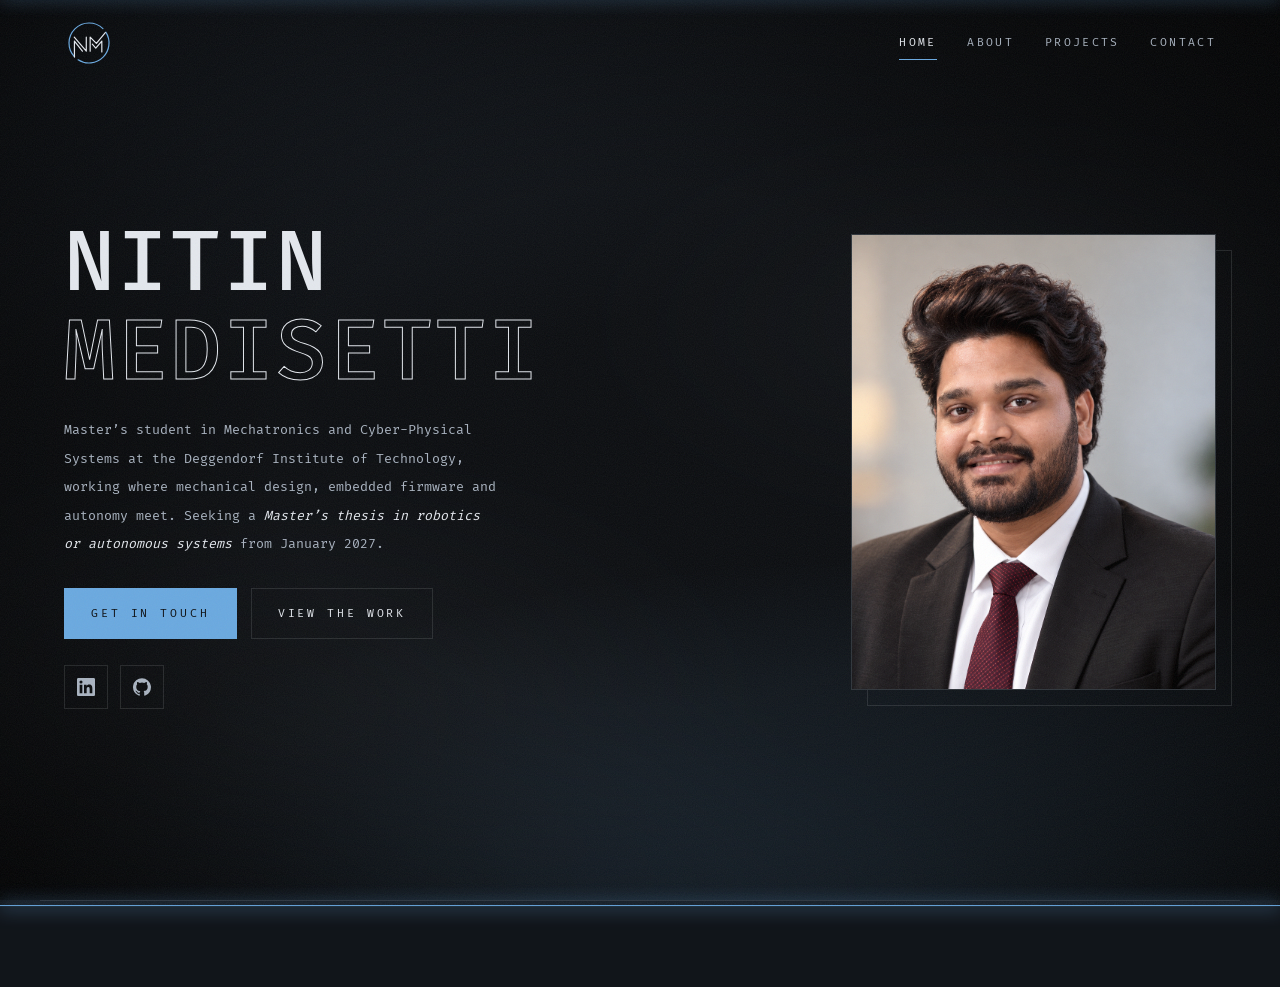
==== commit f38c5bf8: "updated font" ====
--- a/index.html
+++ b/index.html
@@ -11,9 +11,6 @@
   <meta property="og:type" content="website">
   <meta property="og:url" content="https://nitinmedisetti.github.io/">
   <link rel="icon" href="assets/img/favicon.svg" type="image/svg+xml">
-  <link rel="preconnect" href="https://fonts.googleapis.com">
-  <link rel="preconnect" href="https://fonts.gstatic.com" crossorigin>
-  <link href="https://fonts.googleapis.com/css2?family=Oswald:wght@300;400;500;600&family=EB+Garamond:ital,wght@0,400;0,500;1,400&family=IBM+Plex+Mono:wght@400;500&display=swap" rel="stylesheet">
   <link rel="stylesheet" href="assets/css/style.css">
 </head>
 <body class="page-home">
@@ -42,7 +39,7 @@
     <div class="hero__smoke" aria-hidden="true"></div>
     <div class="hero__inner">
       <div class="hero__text">
-        <p class="label reveal">Deggendorf, Germany &middot; 48.83&deg; N, 12.96&deg; E</p>
+        <!-- <p class="label reveal">Deggendorf, Germany &middot; 48.83&deg; N, 12.96&deg; E</p> -->
         <h1 class="hero__name">
           <span class="line"><span>Nitin</span></span>
           <span class="line"><span>Medisetti</span></span>
--- a/assets/css/style.css
+++ b/assets/css/style.css
@@ -1,3 +1,23 @@
+/* ---------- Fonts ---------- */
+/* One font, FiraCode Nerd Font, under three names. FiraCode is much wider
+   than the old fonts, so size-adjust shrinks it per role to keep the old look.
+   Change a percentage to make that whole role bigger or smaller. */
+/* FiraCode Nerd Font: labels, dates, chips: same size as before */
+@font-face { font-family: "FiraCode Nerd Font"; src: url("../fonts/FiraCode/FiraCodeNerdFont-Light.woff2") format("woff2"); font-weight: 300; font-display: swap; }
+@font-face { font-family: "FiraCode Nerd Font"; src: url("../fonts/FiraCode/FiraCodeNerdFont-Regular.woff2") format("woff2"); font-weight: 400; font-display: swap; }
+@font-face { font-family: "FiraCode Nerd Font"; src: url("../fonts/FiraCode/FiraCodeNerdFont-Medium.woff2") format("woff2"); font-weight: 500; font-display: swap; }
+@font-face { font-family: "FiraCode Nerd Font"; src: url("../fonts/FiraCode/FiraCodeNerdFont-SemiBold.woff2") format("woff2"); font-weight: 600; font-display: swap; }
+/* FiraCode Display: headings, nav, buttons (were Oswald) */
+@font-face { font-family: "FiraCode Display"; src: url("../fonts/FiraCode/FiraCodeNerdFont-Light.woff2") format("woff2"); font-weight: 300; font-display: swap; size-adjust: 85%; }
+@font-face { font-family: "FiraCode Display"; src: url("../fonts/FiraCode/FiraCodeNerdFont-Regular.woff2") format("woff2"); font-weight: 400; font-display: swap; size-adjust: 85%; }
+@font-face { font-family: "FiraCode Display"; src: url("../fonts/FiraCode/FiraCodeNerdFont-Medium.woff2") format("woff2"); font-weight: 500; font-display: swap; size-adjust: 85%; }
+@font-face { font-family: "FiraCode Display"; src: url("../fonts/FiraCode/FiraCodeNerdFont-SemiBold.woff2") format("woff2"); font-weight: 600; font-display: swap; size-adjust: 85%; }
+/* FiraCode Text: body text (was EB Garamond) */
+@font-face { font-family: "FiraCode Text"; src: url("../fonts/FiraCode/FiraCodeNerdFont-Light.woff2") format("woff2"); font-weight: 300; font-display: swap; size-adjust: 75%; }
+@font-face { font-family: "FiraCode Text"; src: url("../fonts/FiraCode/FiraCodeNerdFont-Regular.woff2") format("woff2"); font-weight: 400; font-display: swap; size-adjust: 75%; }
+@font-face { font-family: "FiraCode Text"; src: url("../fonts/FiraCode/FiraCodeNerdFont-Medium.woff2") format("woff2"); font-weight: 500; font-display: swap; size-adjust: 75%; }
+@font-face { font-family: "FiraCode Text"; src: url("../fonts/FiraCode/FiraCodeNerdFont-SemiBold.woff2") format("woff2"); font-weight: 600; font-display: swap; size-adjust: 75%; }
+
 /* ---------- Tokens ---------- */
 :root {
   --bg: #0b0d10;
@@ -10,9 +30,9 @@
   --accent: #6aa9e0;
   --accent-soft: rgba(106, 169, 224, 0.12);
 
-  --display: "Oswald", "Arial Narrow", sans-serif;
-  --serif: "EB Garamond", Georgia, serif;
-  --mono: "IBM Plex Mono", ui-monospace, monospace;
+  --display: "FiraCode Display", ui-monospace, monospace;
+  --serif: "FiraCode Text", ui-monospace, monospace;
+  --mono: "FiraCode Nerd Font", ui-monospace, monospace;
 
   --gutter: clamp(16px, 5vw, 72px);
   --max: 1200px;
@@ -175,7 +195,7 @@
   aspect-ratio: 4 / 3;
   border: 1px solid var(--line);
 }
-.media img { width: 100%; height: 100%; object-fit: cover; transition: transform 1.2s var(--ease), opacity 0.8s; }
+.media img, .media video { width: 100%; height: 100%; object-fit: cover; transition: transform 1.2s var(--ease), opacity 0.8s; }
 .media__placeholder {
   position: absolute; inset: 0; display: grid; place-content: center; text-align: center; gap: 6px;
   font-family: var(--display); text-transform: uppercase; letter-spacing: 0.24em; font-size: 0.8rem; color: var(--muted);
@@ -315,6 +335,7 @@
 .js .tl__item.reveal:nth-child(odd) { transform: translateX(-28px); }
 .js .tl__item.reveal:nth-child(even) { transform: translateX(28px); }
 .js .tl__item.reveal.is-visible { transform: none; }
+.page-about .chapter { overflow-x: clip; } /* keep the sliding entries from widening the page on phones */
 @media (max-width: 760px) {
   .tl::before { left: 23px; transform: none; }
   .tl__item { grid-template-columns: 46px minmax(0, 1fr); column-gap: 18px; }
@@ -360,6 +381,72 @@
 .contact__list a:hover { color: var(--ink); padding-left: 12px; }
 .contact__list svg { flex: none; width: 22px; height: 22px; color: var(--accent); }
 
+/* "Copied to clipboard" pop-up */
+.toast {
+  position: fixed; left: 50%; bottom: 32px; z-index: 150;
+  transform: translate(-50%, 16px); opacity: 0; pointer-events: none;
+  padding: 10px 18px; background: var(--surface); border: 1px solid var(--accent); color: var(--ink);
+  font-family: var(--mono); font-size: 0.72rem; letter-spacing: 0.14em; text-transform: uppercase;
+  box-shadow: 0 8px 24px rgba(0, 0, 0, 0.4);
+  transition: opacity 0.3s, transform 0.4s var(--ease);
+}
+.toast.is-shown { opacity: 1; transform: translate(-50%, 0); }
+
+/* Project pop-up */
+.project.has-details { cursor: pointer; outline: none; }
+.project.has-details h3 { transition: color 0.3s; }
+.project.has-details:hover h3, .project.has-details:focus-visible h3 { color: var(--accent); }
+.project.has-details:focus-visible .media { outline: 1px solid var(--accent); outline-offset: 4px; }
+.project.has-details .project__body::after {
+  content: "View details +"; display: block; margin-top: 16px;
+  font-family: var(--mono); font-size: 0.66rem; letter-spacing: 0.16em; text-transform: uppercase; color: var(--muted);
+  transition: color 0.3s;
+}
+.project.has-details:hover .project__body::after { color: var(--accent); }
+.tbd { color: var(--muted); font-style: italic; }
+
+.pm {
+  width: min(880px, calc(100vw - 32px)); max-width: none; max-height: calc(100dvh - 48px);
+  padding: 0; border: 1px solid var(--line); background: var(--bg-2); color: var(--ink);
+  box-shadow: 0 24px 80px rgba(0, 0, 0, 0.6);
+  overflow: hidden;
+}
+.pm[open] { display: flex; flex-direction: column; animation: pm-in 0.35s var(--ease); }
+.pm::backdrop { background: rgba(6, 8, 10, 0.78); backdrop-filter: blur(4px); animation: pm-fade 0.35s var(--ease); }
+.pm.is-closing { animation: pm-out 0.22s var(--ease) forwards; }
+.pm.is-closing::backdrop { animation: pm-fade 0.22s var(--ease) reverse forwards; }
+@keyframes pm-in { from { opacity: 0; transform: translateY(24px) scale(0.98); } }
+@keyframes pm-out { to { opacity: 0; transform: translateY(16px) scale(0.98); } }
+@keyframes pm-fade { from { opacity: 0; } }
+.pm__body { overflow-y: auto; padding: clamp(24px, 4vw, 44px); overscroll-behavior: contain; }
+.pm__close {
+  position: absolute; top: 16px; right: 16px; z-index: 1;
+  width: 40px; height: 40px; border-radius: 50%; display: grid; place-items: center;
+  border: 1px solid var(--line); background: var(--surface); color: var(--ink-2);
+  font-size: 1.4rem; line-height: 1; cursor: pointer; transition: color 0.3s, border-color 0.3s, transform 0.4s var(--ease);
+}
+.pm__close:hover, .pm__close:focus-visible { color: var(--ink); border-color: var(--accent); transform: rotate(90deg); outline: none; }
+.pm .label { color: var(--accent); margin: 0 56px 0.6rem 0; }
+.pm h2 { font-size: clamp(1.6rem, 3.6vw, 2.4rem); margin: 0 56px 1.6rem 0; }
+.pm__photos { display: grid; grid-template-columns: repeat(2, minmax(0, 1fr)); gap: 12px; margin-bottom: 1.6rem; }
+.pm__photos .media { aspect-ratio: 4 / 3; }
+.pm__photos .media:only-child { grid-column: 1 / -1; aspect-ratio: 16 / 9; }
+.pm__desc { color: var(--ink-2); margin: 0 0 1.8rem; }
+.pm__cols { display: grid; grid-template-columns: repeat(2, minmax(0, 1fr)); gap: clamp(20px, 4vw, 44px); }
+.pm h3 { font-size: 0.95rem; letter-spacing: 0.16em; color: var(--accent); margin-bottom: 0.8rem; }
+.pm__specs { width: 100%; border-collapse: collapse; font-size: 0.98rem; }
+.pm__specs th, .pm__specs td { padding: 9px 0; border-top: 1px solid var(--line); text-align: left; vertical-align: top; }
+.pm__specs th { width: 38%; padding-right: 12px; font-family: var(--mono); font-weight: 400; font-size: 0.66rem; letter-spacing: 0.12em; text-transform: uppercase; color: var(--muted); padding-top: 13px; }
+.pm__specs td { color: var(--ink-2); }
+.pm__list { list-style: none; margin: 0; padding: 0; }
+.pm__list li { position: relative; padding: 8px 0 8px 22px; border-top: 1px solid var(--line); color: var(--ink-2); }
+.pm__list li::before { content: ""; position: absolute; left: 0; top: 1.15em; width: 10px; height: 1px; background: var(--accent); }
+@media (max-width: 600px) {
+  .pm { width: calc(100vw - 20px); max-height: calc(100dvh - 20px); }
+  .pm__photos, .pm__cols { grid-template-columns: 1fr; }
+  .pm__close { top: 10px; right: 10px; }
+}
+
 /* Footer */
 .footer {
   max-width: var(--max); margin: 0 auto; padding: 28px var(--gutter) 40px;
@@ -388,9 +475,10 @@
   .nav__links {
     position: fixed; inset: 0; flex-direction: column; justify-content: center; gap: 22px;
     padding: 0 var(--gutter); background: var(--bg);
-    opacity: 0; visibility: hidden; transition: opacity 0.4s var(--ease), visibility 0.4s;
+    opacity: 0; visibility: hidden; transform: translateX(40px);
+    transition: opacity 0.4s var(--ease), visibility 0.4s, transform 0.4s var(--ease);
   }
-  .nav__links.is-open { opacity: 1; visibility: visible; }
+  .nav__links.is-open { opacity: 1; visibility: visible; transform: none; }
   /* backdrop-filter would trap the fixed menu inside the bar */
   .nav.is-scrolled { backdrop-filter: none; -webkit-backdrop-filter: none; background: rgba(11, 13, 16, 0.96); }
   .nav__links a { font-size: 1.8rem; letter-spacing: 0.12em; }
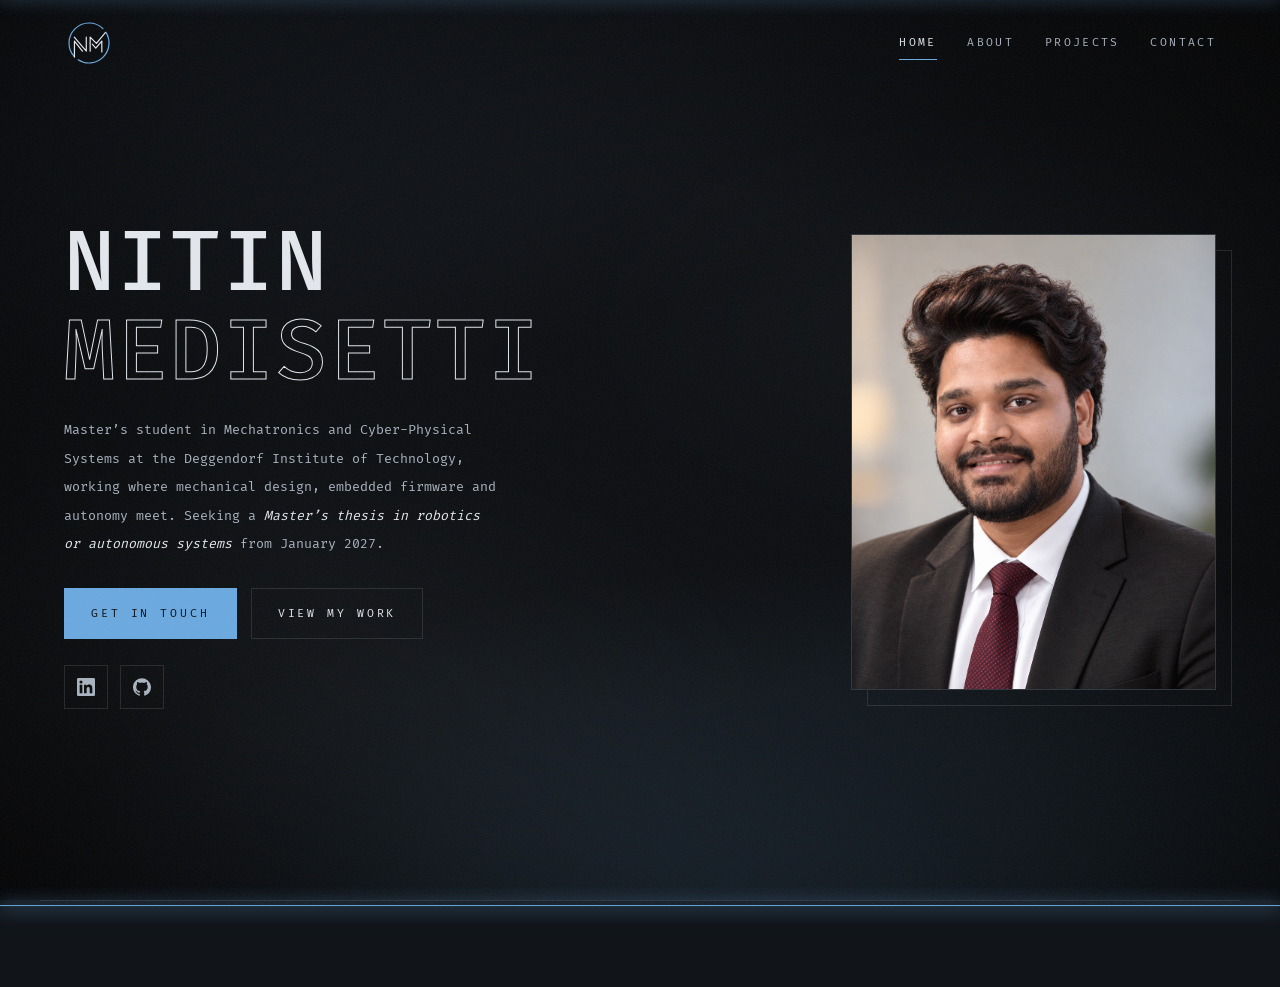
==== commit 94de72fb: "Filled in missing details." ====
--- a/index.html
+++ b/index.html
@@ -49,7 +49,7 @@
         <p class="hero__about reveal">Master&rsquo;s student in Mechatronics and Cyber-Physical Systems at the Deggendorf Institute of Technology, working where mechanical design, embedded firmware and autonomy meet. Seeking a <em>Master&rsquo;s thesis in robotics or autonomous systems</em> from January&nbsp;2027.</p>
         <div class="hero__cta reveal">
           <a class="btn btn--solid" href="contact.html">Get in touch</a>
-          <a class="btn" href="projects.html">View the work</a>
+          <a class="btn" href="projects.html">View my work</a>
         </div>
         <ul class="social reveal" aria-label="Profiles">
           <li><a href="https://www.linkedin.com/in/nitin-medisetti" target="_blank" rel="noopener" aria-label="LinkedIn"><svg viewBox="0 0 24 24" aria-hidden="true" fill="currentColor"><path d="M20.45 20.45h-3.56v-5.57c0-1.33-.02-3.04-1.85-3.04-1.85 0-2.14 1.45-2.14 2.94v5.67H9.35V9h3.41v1.56h.05c.48-.9 1.64-1.85 3.37-1.85 3.6 0 4.27 2.37 4.27 5.46v6.28zM5.34 7.43a2.06 2.06 0 1 1 0-4.13 2.06 2.06 0 0 1 0 4.13zM7.12 20.45H3.56V9h3.56v11.45zM22.23 0H1.77C.79 0 0 .77 0 1.73v20.54C0 23.23.79 24 1.77 24h20.45c.98 0 1.78-.77 1.78-1.73V1.73C24 .77 23.2 0 22.22 0z"/></svg></a></li>
